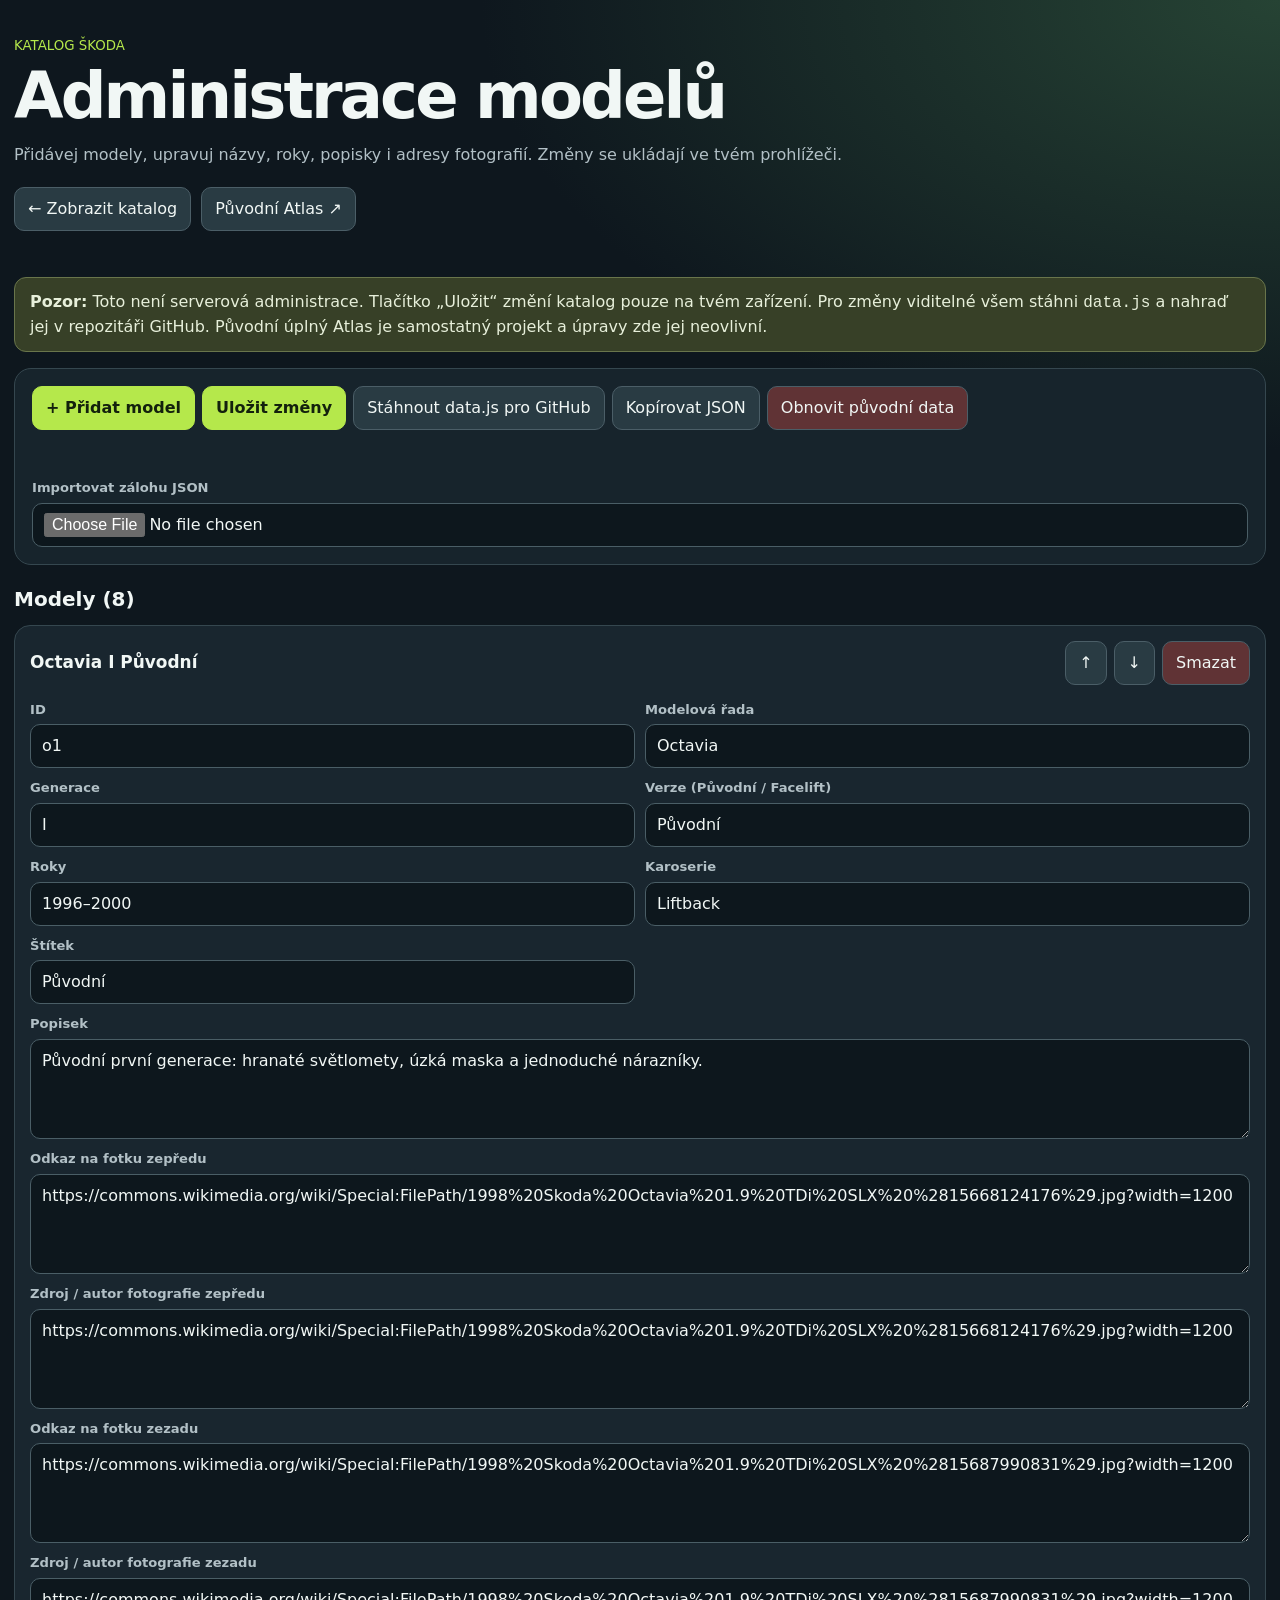
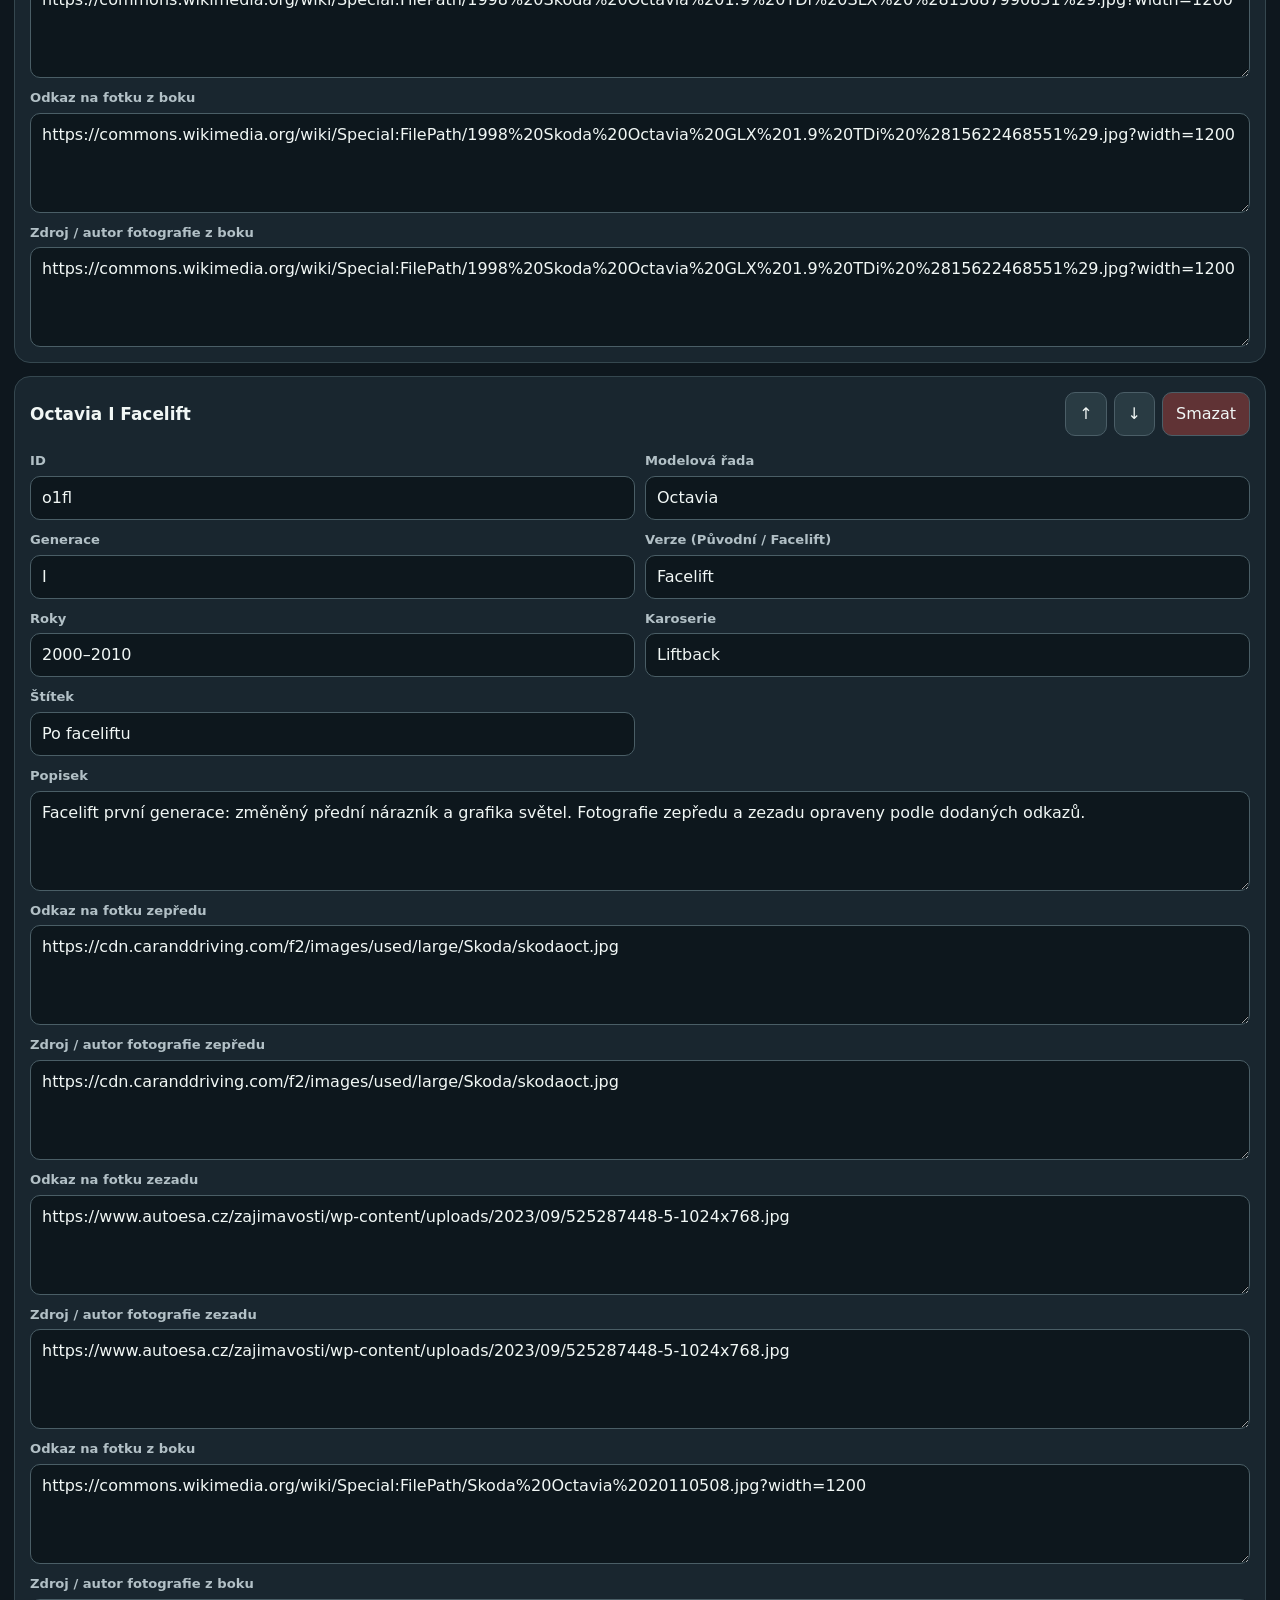
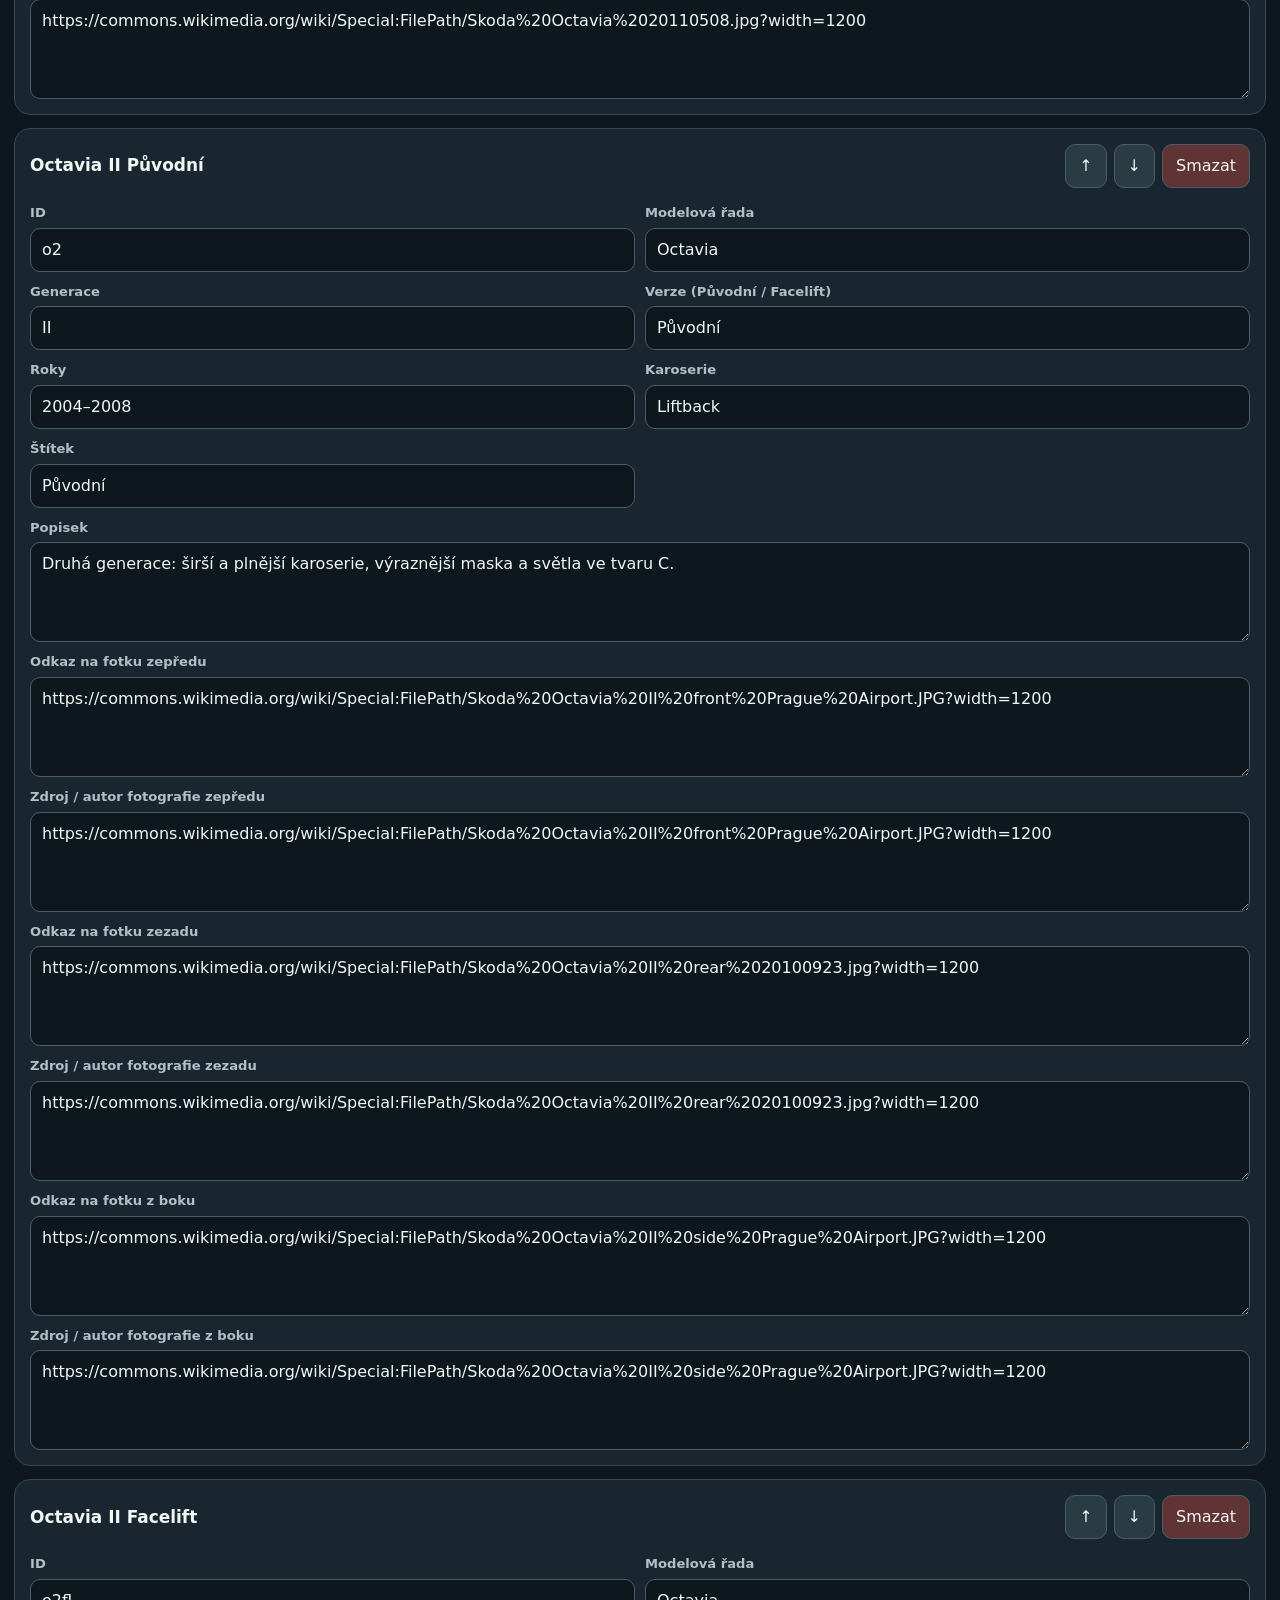
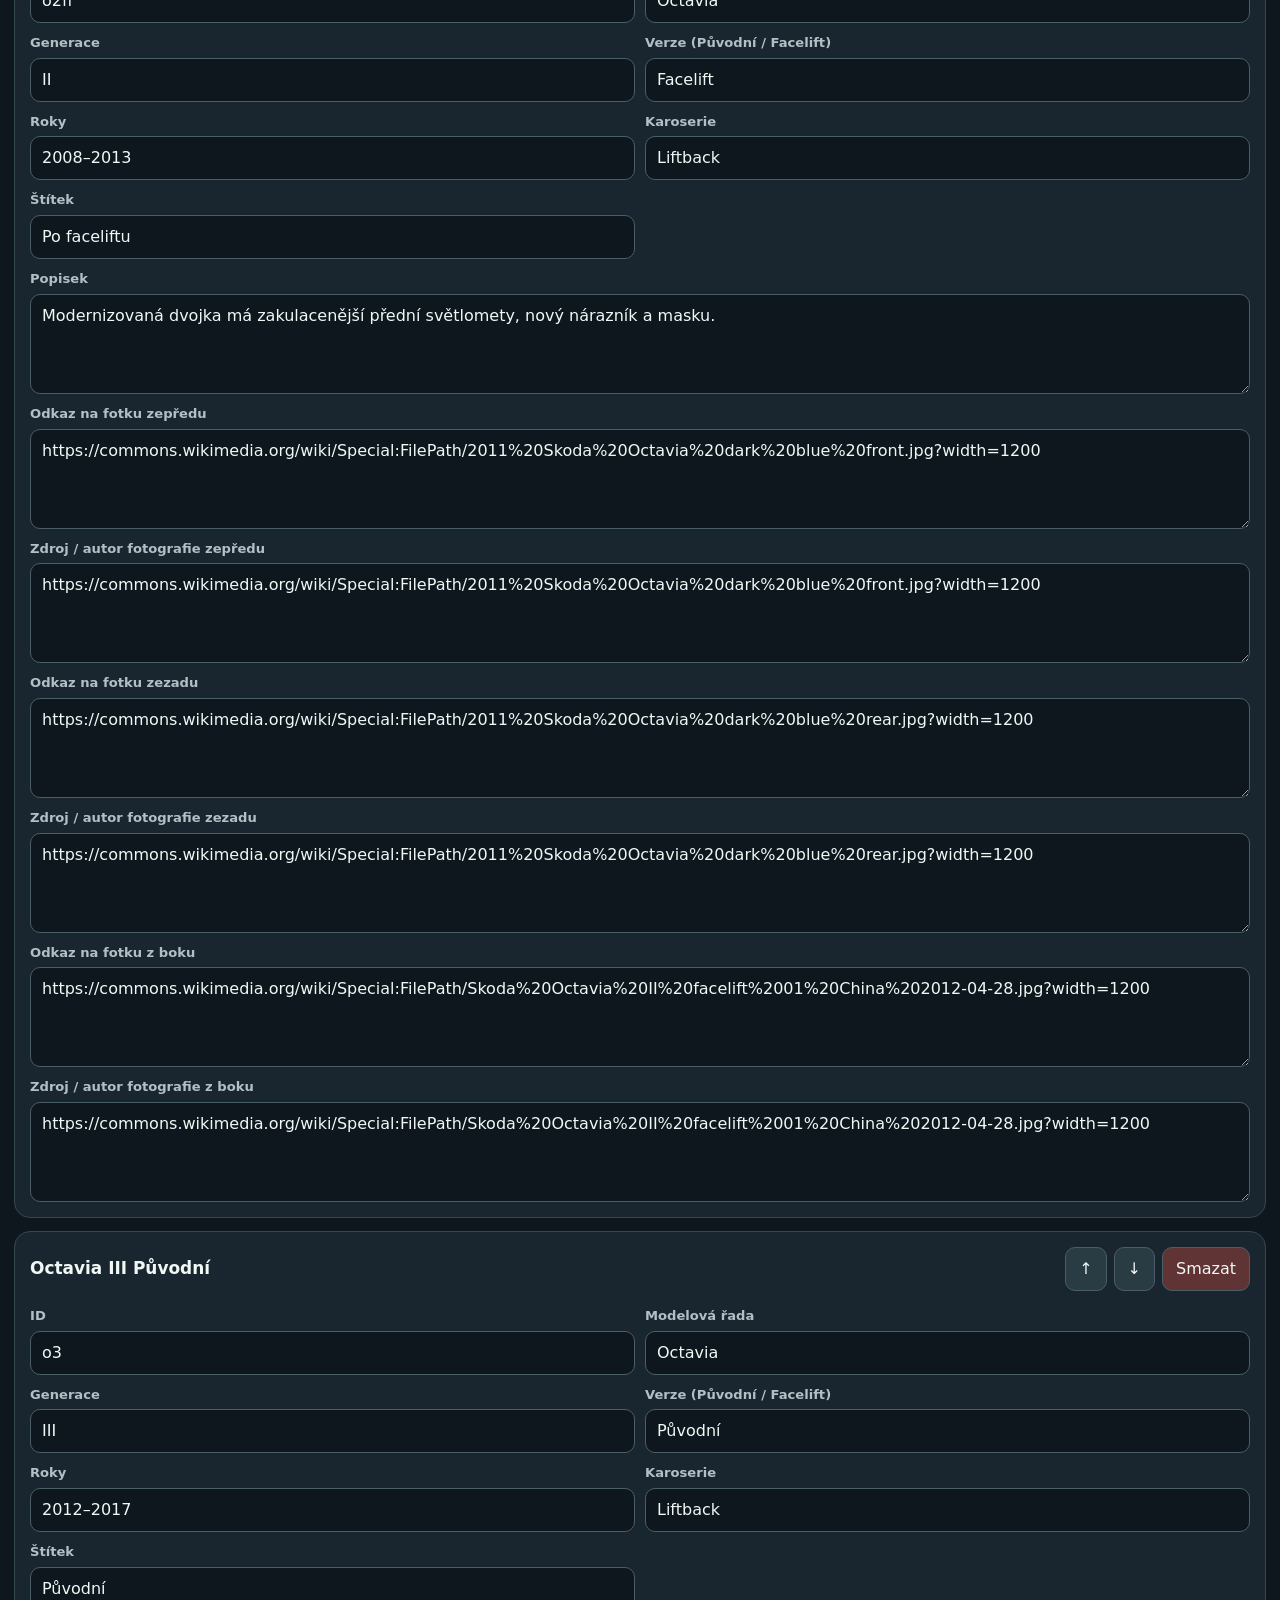
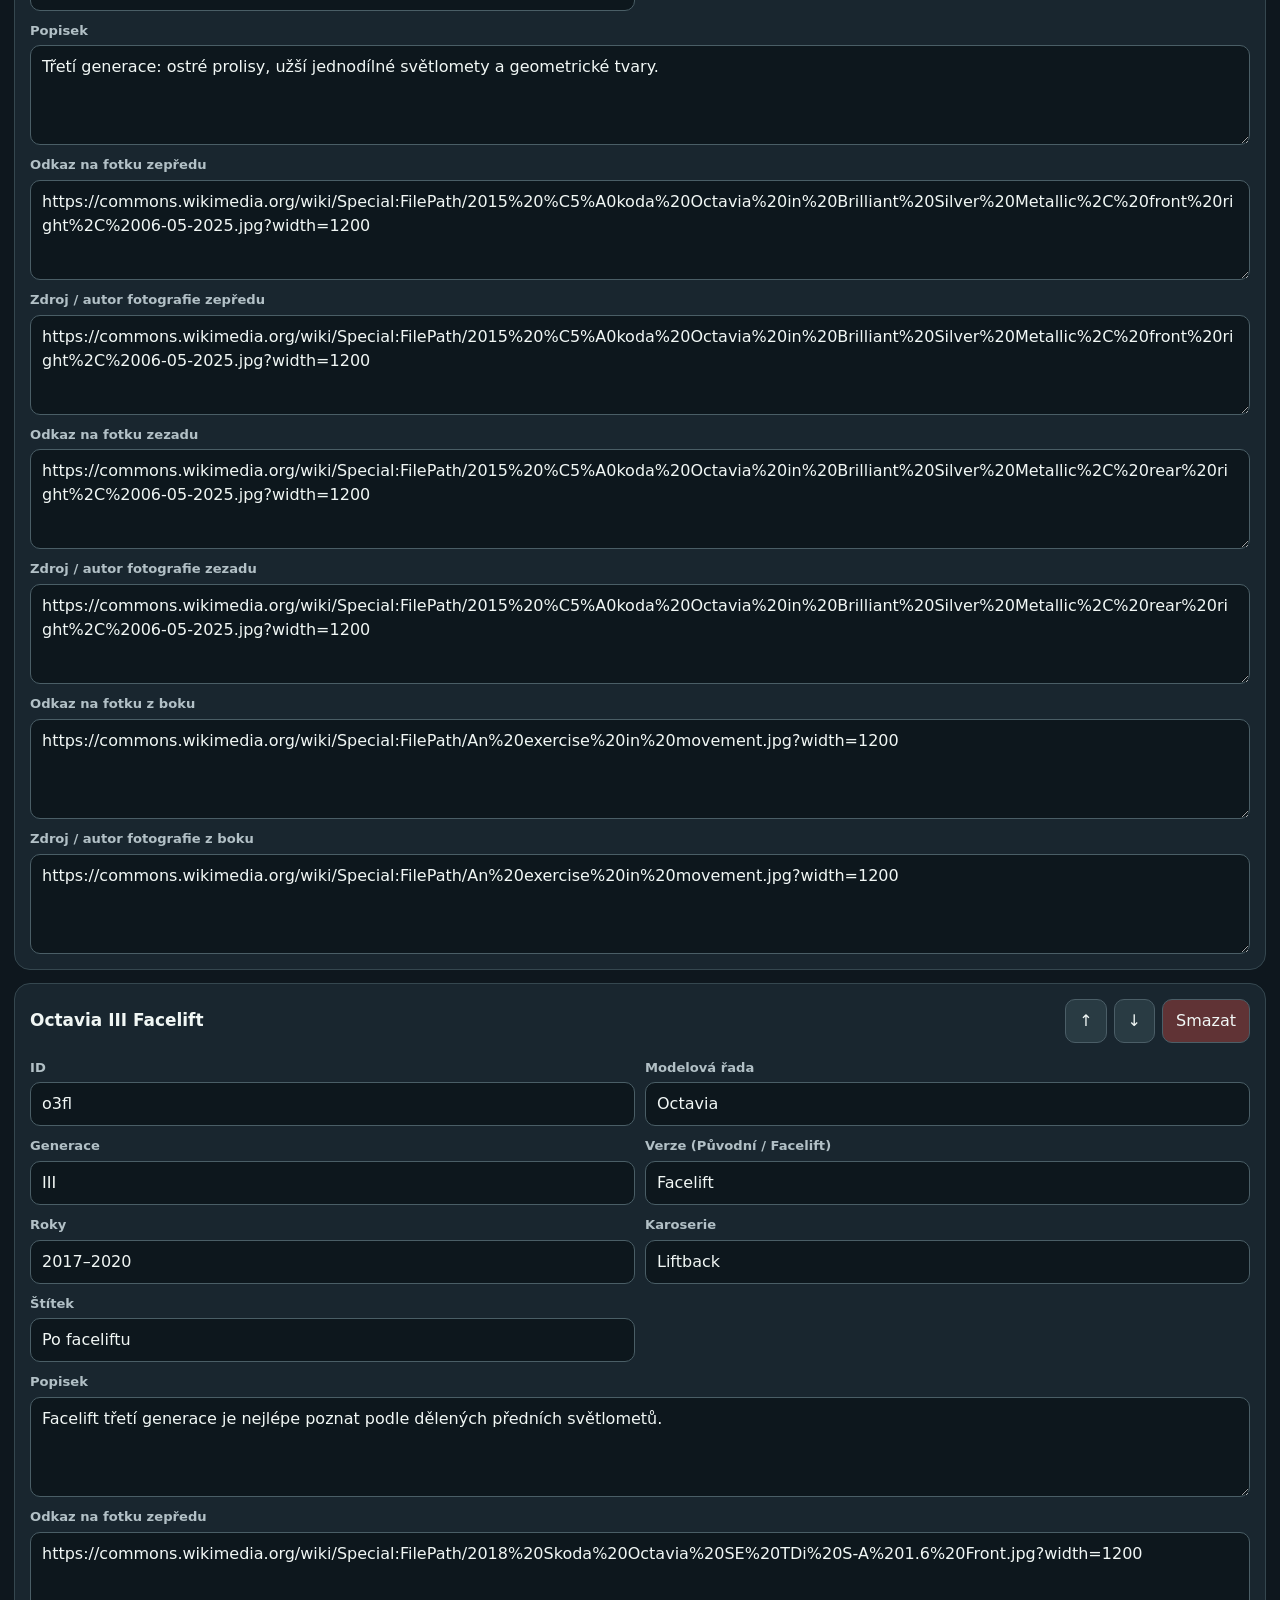
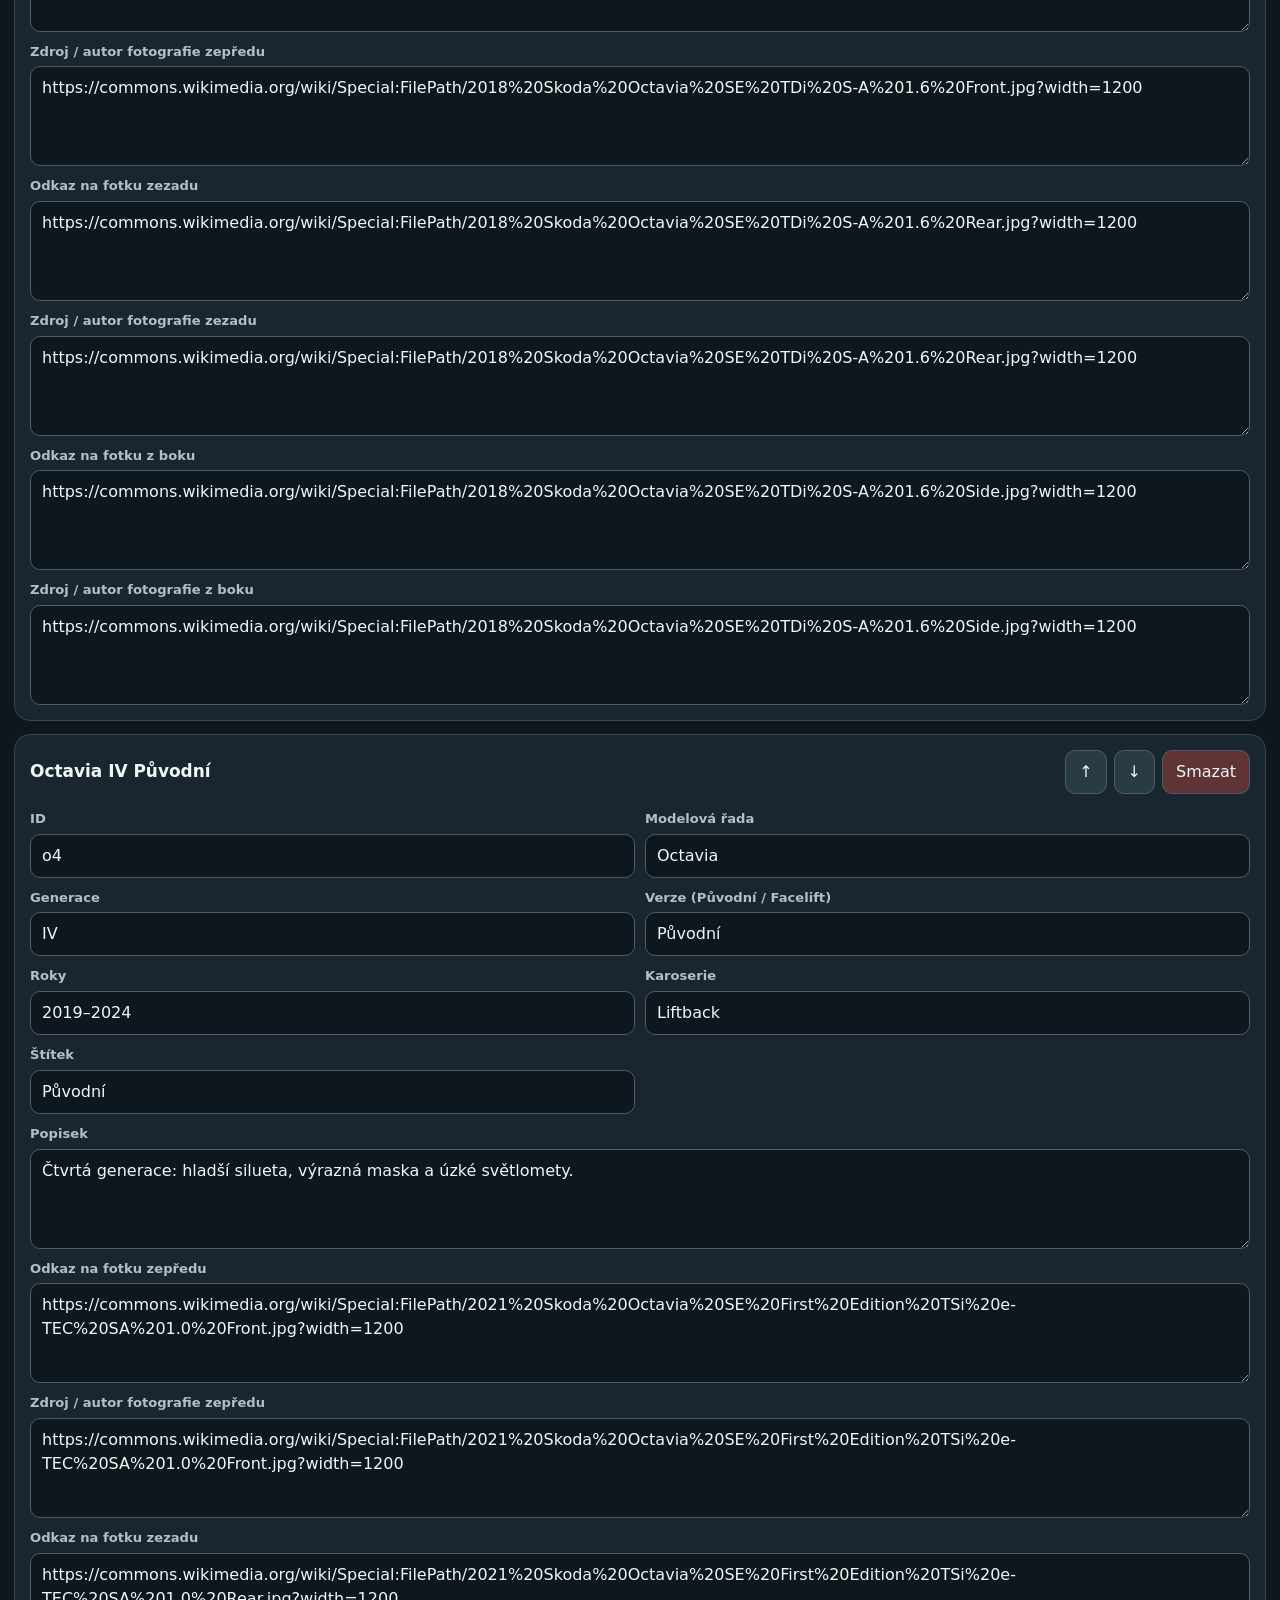
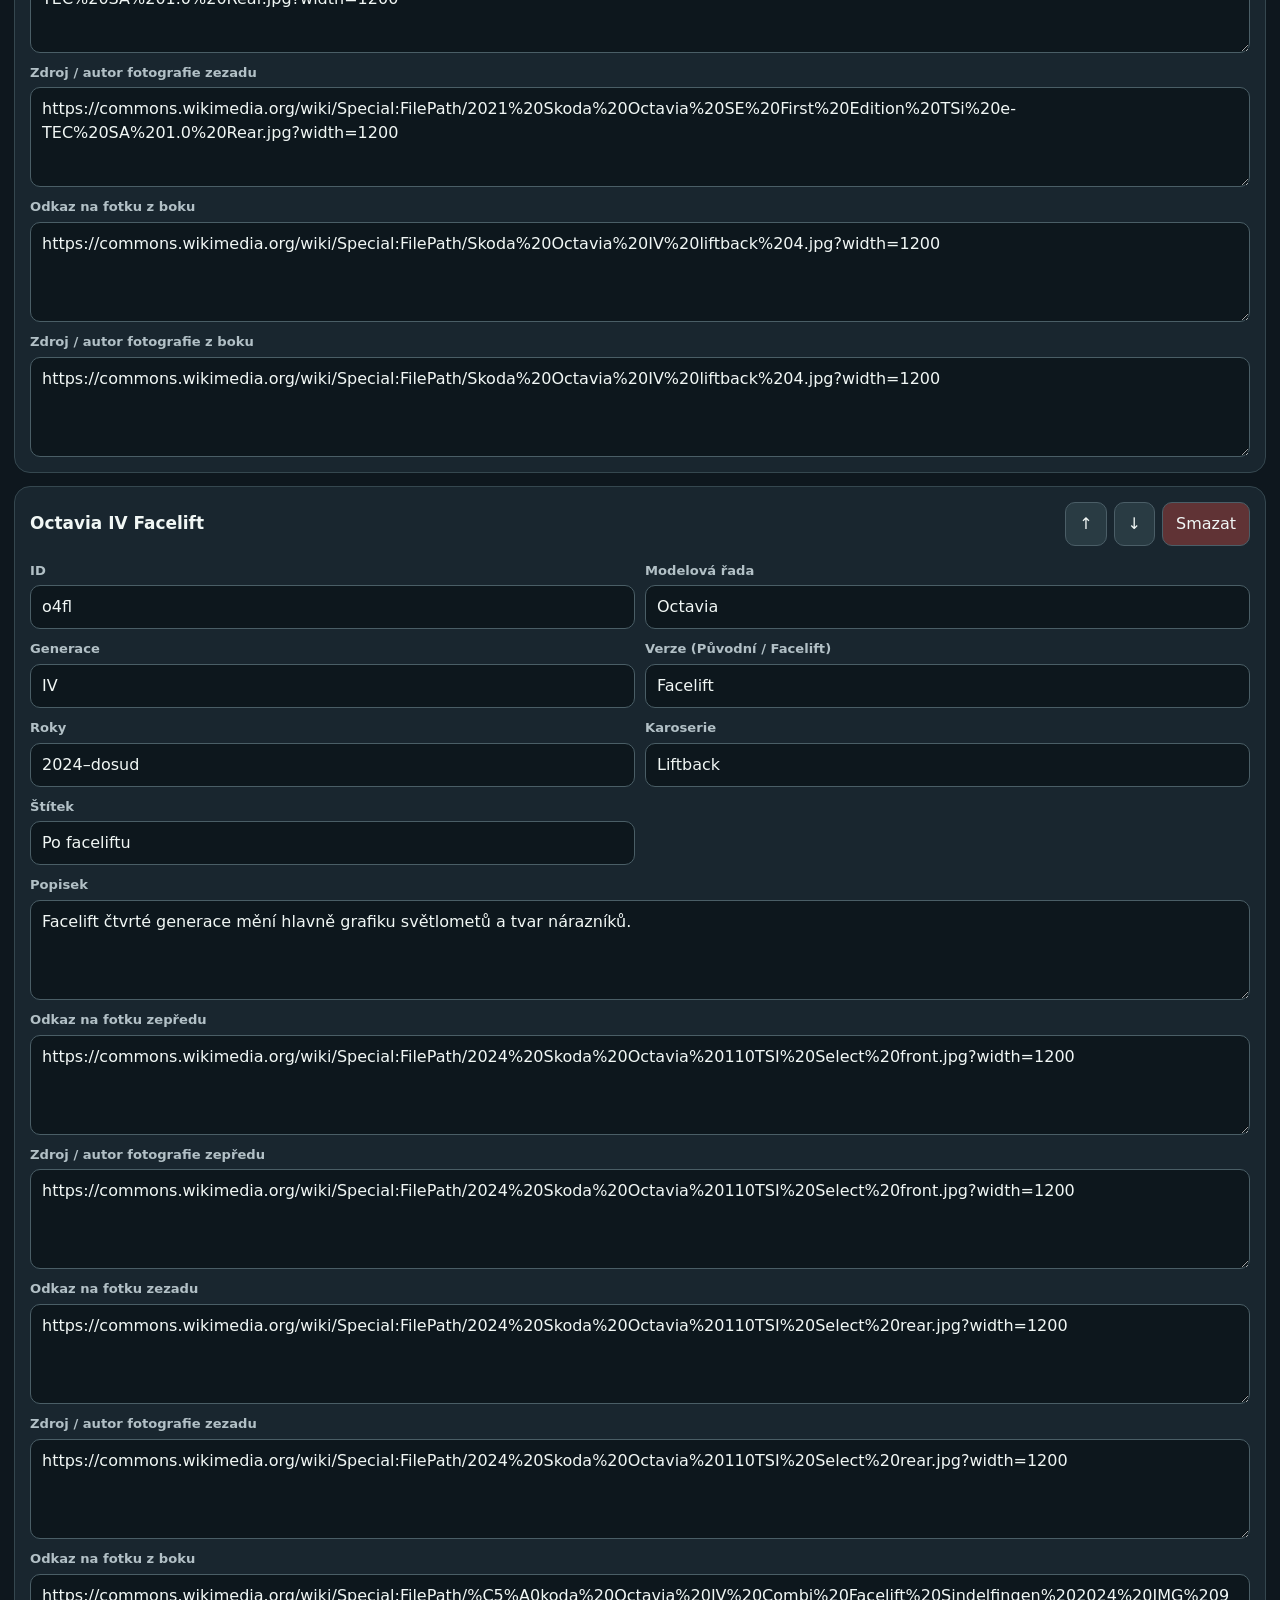
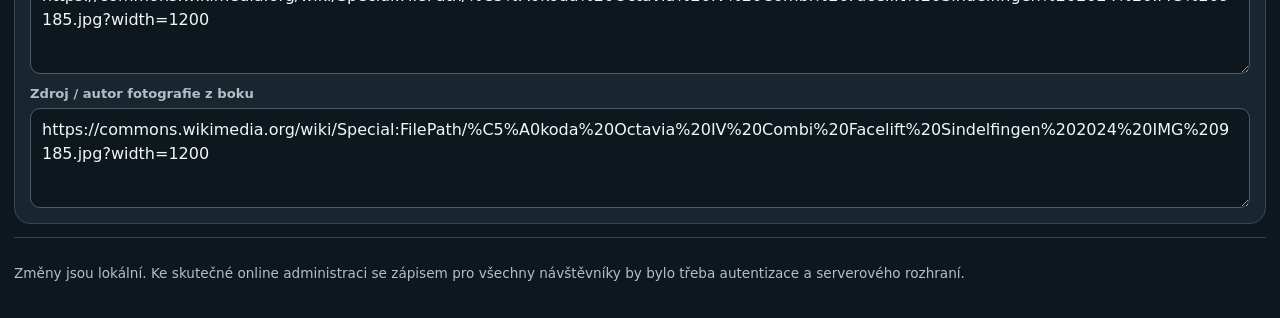
==== admin.html @ d08e315d "Nasadit spravovatelný katalog Škoda s administrací a opravenými fotografiemi Octavie I FL" ====
<!doctype html>
<html lang="cs"><head><meta charset="utf-8"><meta name="viewport" content="width=device-width,initial-scale=1"><meta name="theme-color" content="#0e171e"><title>Admin – katalog Škoda</title><link rel="stylesheet" href="styles.css"></head>
<body><header class="container"><small style="color:#b5e84b">KATALOG ŠKODA</small><h1>Administrace modelů</h1><p class="subtitle">Přidávej modely, upravuj názvy, roky, popisky i adresy fotografií. Změny se ukládají ve tvém prohlížeči.</p><nav class="toplinks"><a class="button" href="index.html">← Zobrazit katalog</a><a class="button" href="https://skoda-atlas-bernard.cozyfig132.chatgpt.site" target="_blank" rel="noopener">Původní Atlas ↗</a></nav></header>
<main class="container"><p class="editor-hint"><strong>Pozor:</strong> Toto není serverová administrace. Tlačítko „Uložit“ změní katalog pouze na tvém zařízení. Pro změny viditelné všem stáhni <code>data.js</code> a nahraď jej v repozitáři GitHub. Původní úplný Atlas je samostatný projekt a úpravy zde jej neovlivní.</p><section class="panel"><div class="buttons"><button class="primary" id="add">+ Přidat model</button><button class="primary" id="save">Uložit změny</button><button id="download">Stáhnout data.js pro GitHub</button><button id="copy">Kopírovat JSON</button><button id="reset" class="danger">Obnovit původní data</button></div><p id="status" class="status" role="status"></p><div class="filters"><label class="field"><span>Importovat zálohu JSON</span><input type="file" id="importfile" accept=".json,application/json"></label></div></section><h2>Modely (<span id="admin-count"></span>)</h2><div id="admin-list"></div></main><footer class="container">Změny jsou lokální. Ke skutečné online administraci se zápisem pro všechny návštěvníky by bylo třeba autentizace a serverového rozhraní.</footer><script src="data.js"></script><script src="app.js"></script></body></html>
---- styles.css ----
:root{color-scheme:dark;--bg:#0e171e;--panel:#19262f;--line:#35474f;--text:#f1f7f5;--muted:#b2c0c6;--accent:#b5e84b}*{box-sizing:border-box}body{margin:0;background:radial-gradient(800px 450px at 100% 0%,#264334,transparent),var(--bg);font:16px/1.5 system-ui,-apple-system,Segoe UI,Arial,sans-serif;color:var(--text)}.container{width:min(1450px,calc(100% - 28px));margin:auto}header{padding:33px 0 18px}h1{font-size:clamp(2rem,5vw,4rem);letter-spacing:-.045em;line-height:1.06;margin:6px 0 12px}h2{margin:.2rem 0 .7rem;font-size:1.25rem}h3{margin:0;font-size:1.06rem}p{margin:.5rem 0 1rem}a{color:#d0f184}a:hover{text-decoration:none}.muted,.subtitle{color:var(--muted)}.subtitle{max-width:870px}.toplinks{display:flex;gap:10px;flex-wrap:wrap;margin:20px 0}.button,button,select,input,textarea{font:inherit;border-radius:10px}button,.button{display:inline-block;cursor:pointer;background:#293b43;border:1px solid #4b5e67;color:var(--text);padding:9px 13px;text-decoration:none}button:hover,.button:hover{background:#384d53}.primary{background:var(--accent)!important;color:#13210d!important;border-color:var(--accent)!important;font-weight:750}.danger{background:#603335}.panel{padding:17px;background:#18252eee;border:1px solid var(--line);border-radius:17px;margin:12px 0 19px}.filters{display:flex;align-items:end;gap:12px;flex-wrap:wrap}.field{display:flex;flex-direction:column;gap:5px;flex:1 1 170px;min-width:0}.field span{font-size:.82rem;font-weight:700;color:var(--muted)}select,input,textarea{background:#0d171d;border:1px solid #4a5e66;padding:9px 11px;color:var(--text);width:100%}textarea{min-height:100px;resize:vertical}.pills{display:flex;gap:8px;flex-wrap:wrap;margin:10px 0}.pill{padding:7px 12px}.pill.active{background:var(--accent);border-color:var(--accent);color:#14210b;font-weight:800}.grid{display:grid;grid-template-columns:repeat(var(--columns,2),minmax(0,1fr));gap:16px;margin:16px 0 34px}.card{background:var(--panel);border:1px solid var(--line);padding:13px;border-radius:16px;min-width:0}.card-head{display:flex;justify-content:space-between;gap:10px;flex-wrap:wrap}.tag{color:#d1edab;background:#2b413a;padding:4px 10px;border-radius:30px;font-size:.76rem;align-self:start}.photos{display:grid;grid-template-columns:repeat(var(--photos,1),minmax(0,1fr));gap:8px;margin:12px 0}.photo{min-width:0;margin:0;border:1px solid #3b5058;background:#0b1419;border-radius:10px;overflow:hidden}.photo img{width:100%;height:clamp(160px,23vw,330px);object-fit:contain;display:block;background:#273137;cursor:zoom-in}.photos.multi .photo img{height:clamp(125px,12vw,210px)}figcaption{font-size:.78rem;padding:8px;color:#d6e1e4;display:flex;justify-content:space-between;gap:7px;flex-wrap:wrap}details{background:#26353e;border:1px solid #3d4d55;border-radius:9px;padding:9px 11px}summary{font-weight:720;cursor:pointer}details p{color:#ccdadb;font-size:.9rem}.note{color:var(--muted);font-size:.84rem}.admin-record{padding:15px;border:1px solid var(--line);background:var(--panel);border-radius:16px;margin-bottom:13px}.admin-header{display:flex;justify-content:space-between;gap:10px;flex-wrap:wrap;align-items:center;margin:0 0 15px}.admin-grid{display:grid;grid-template-columns:repeat(2,minmax(0,1fr));gap:10px}.wide{grid-column:1/-1}.buttons{display:flex;gap:7px;flex-wrap:wrap}.editor-hint{background:#374027;border:1px solid #69754b;padding:12px 15px;border-radius:12px;color:#e7efda}.status{min-height:1.5em;color:#d1ef9d}.empty{text-align:center;padding:30px;color:var(--muted)}footer{border-top:1px solid var(--line);padding:25px 0 35px;color:var(--muted);font-size:.85rem}dialog{width:min(1100px,calc(100% - 20px));background:#17252b;color:var(--text);border:1px solid var(--line);border-radius:15px;padding:15px}dialog::backdrop{background:#000d}dialog img{display:block;max-height:78vh;max-width:100%;margin:auto}dialog .buttons{justify-content:space-between;padding:10px 0}@media(max-width:960px){.grid{grid-template-columns:repeat(min(var(--columns,2),2),minmax(0,1fr))}.photos.multi{grid-template-columns:1fr!important}.photos.multi .photo img{height:210px}}@media(max-width:620px){.grid,.admin-grid{grid-template-columns:1fr}.photos.multi .photo img,.photo img{height:220px}.wide{grid-column:auto}}
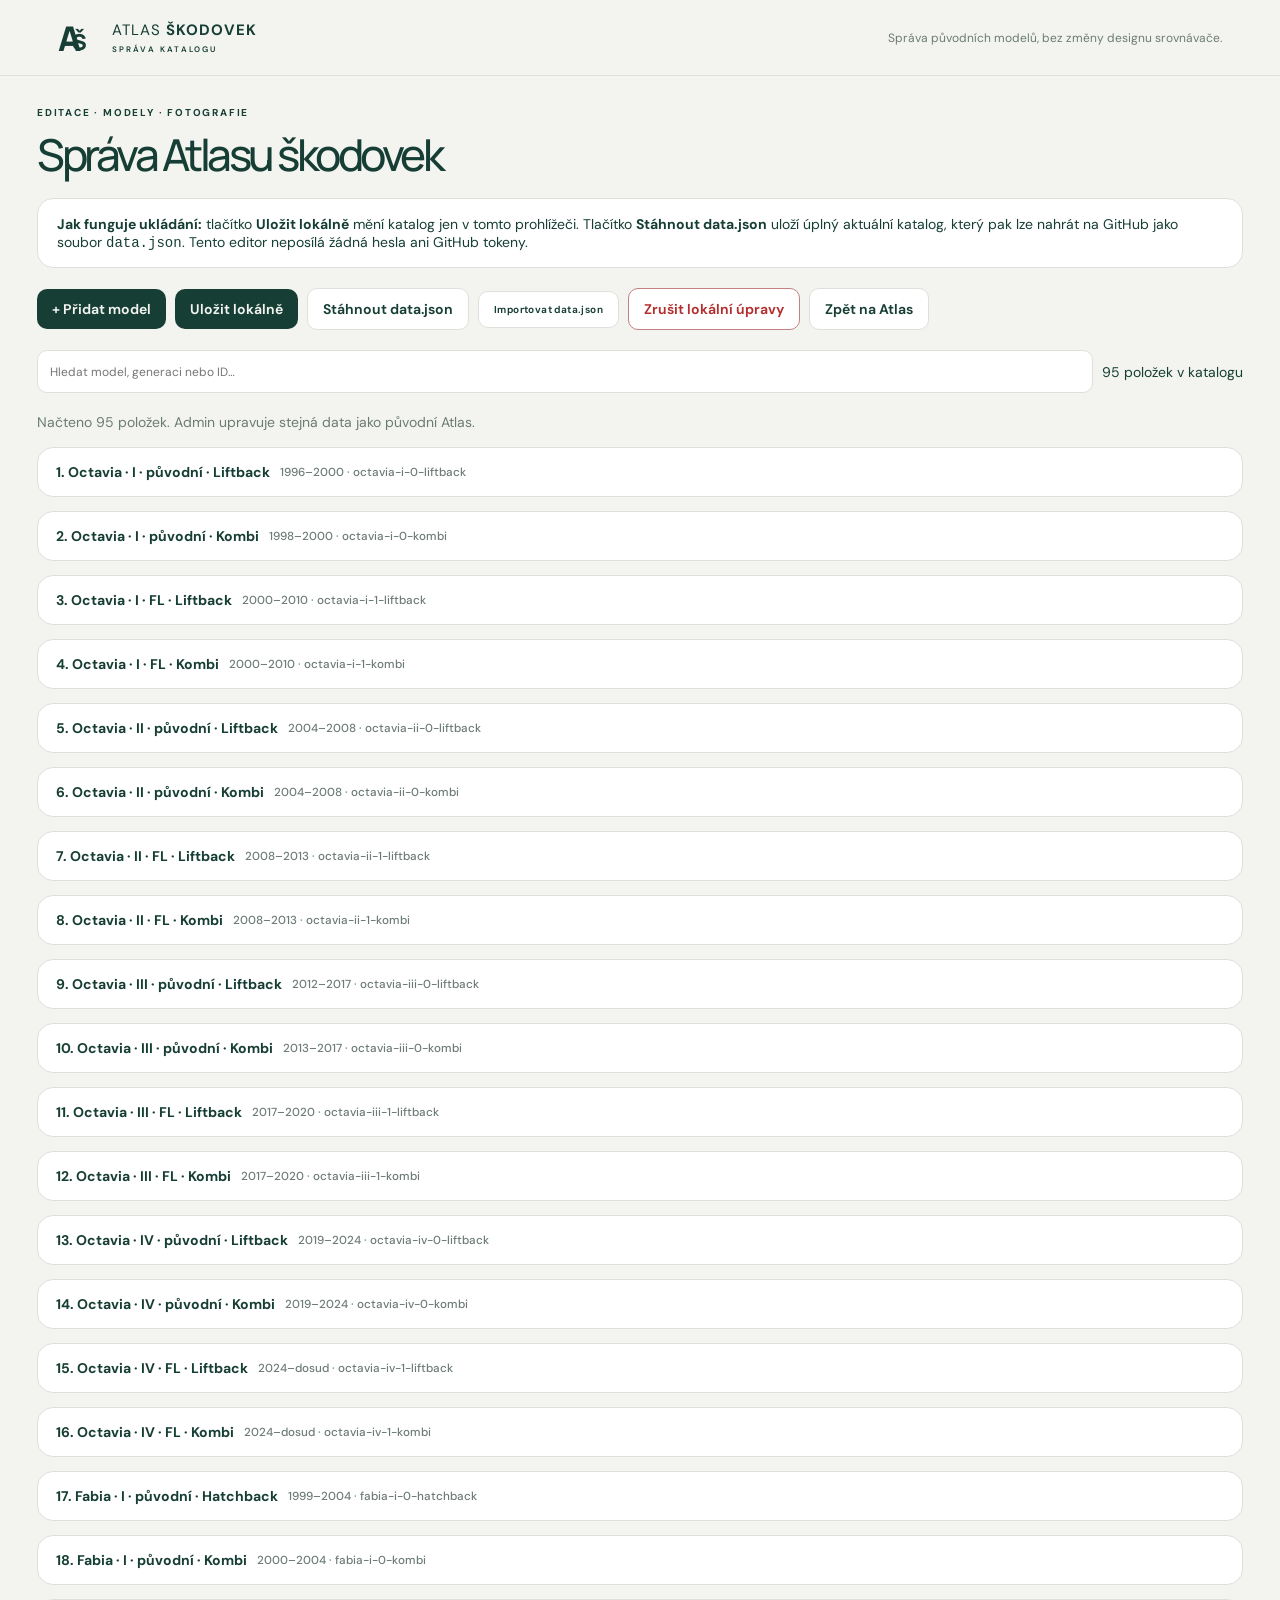
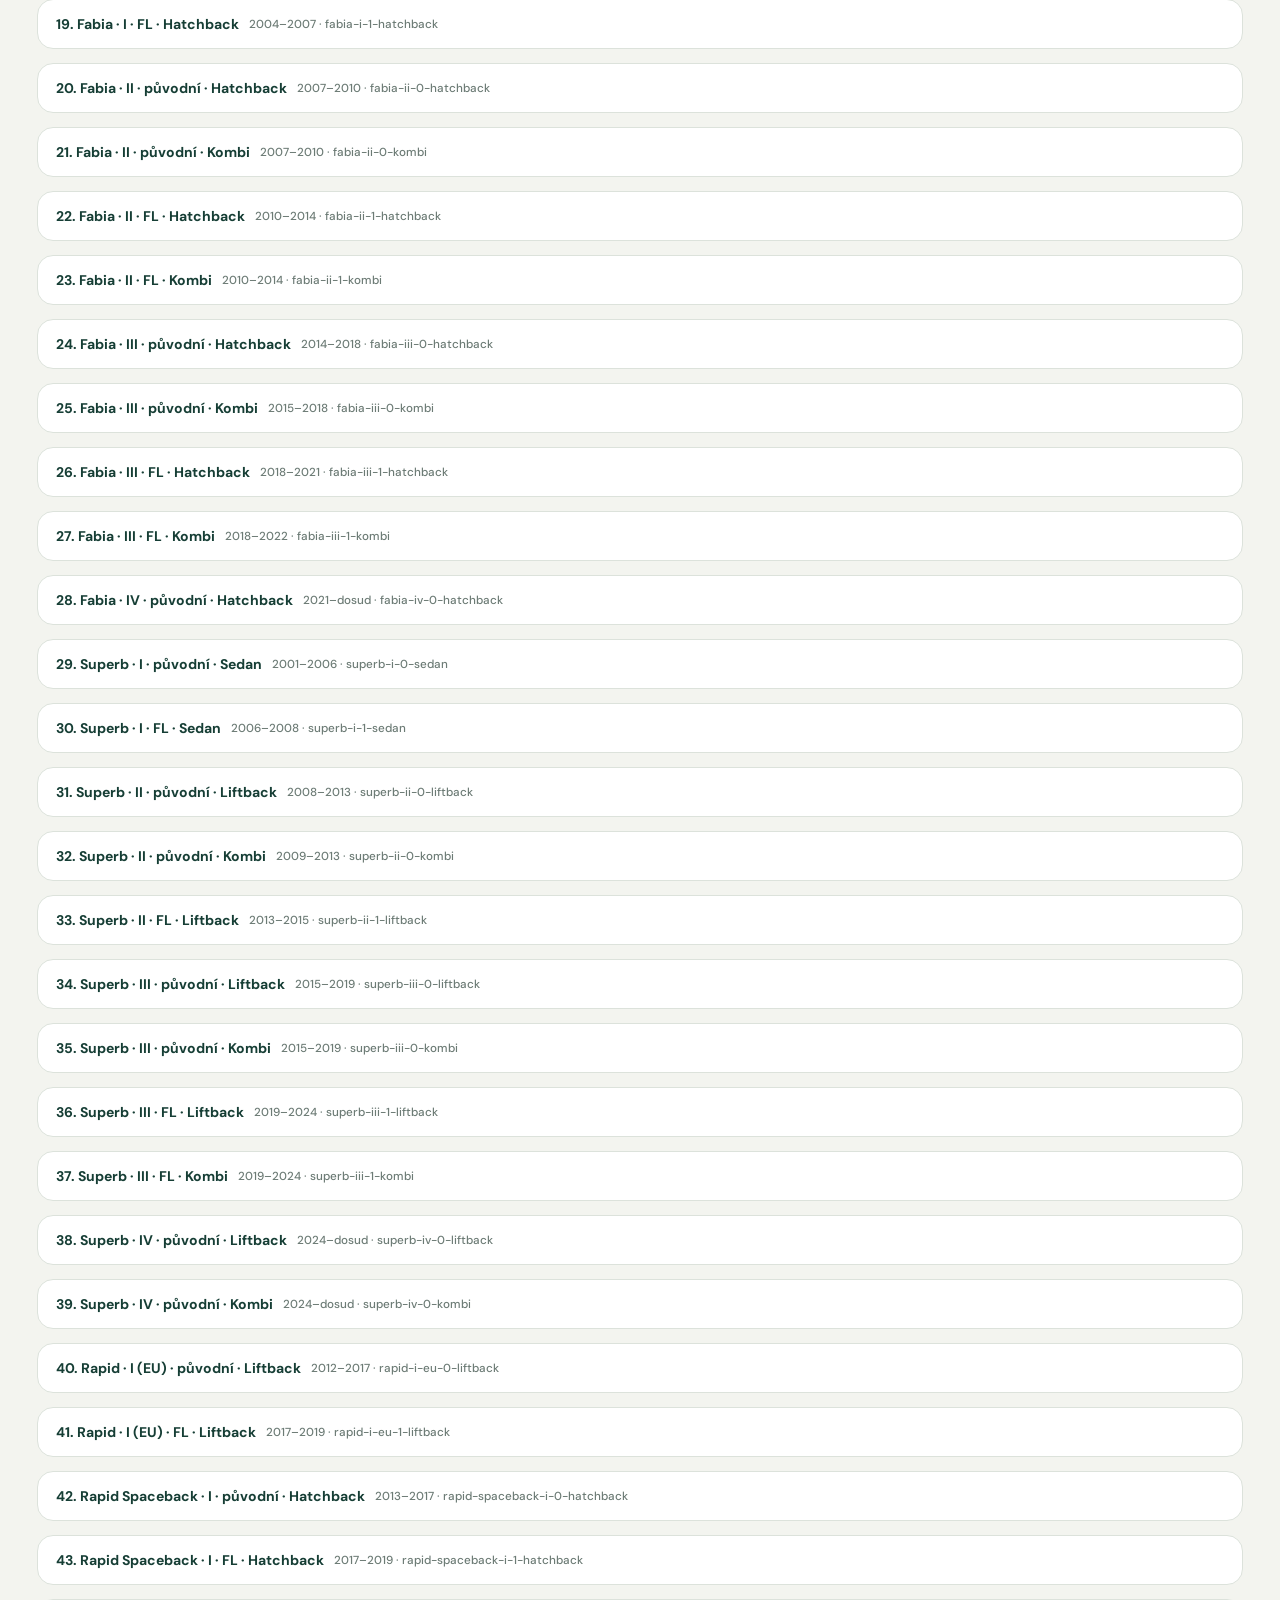
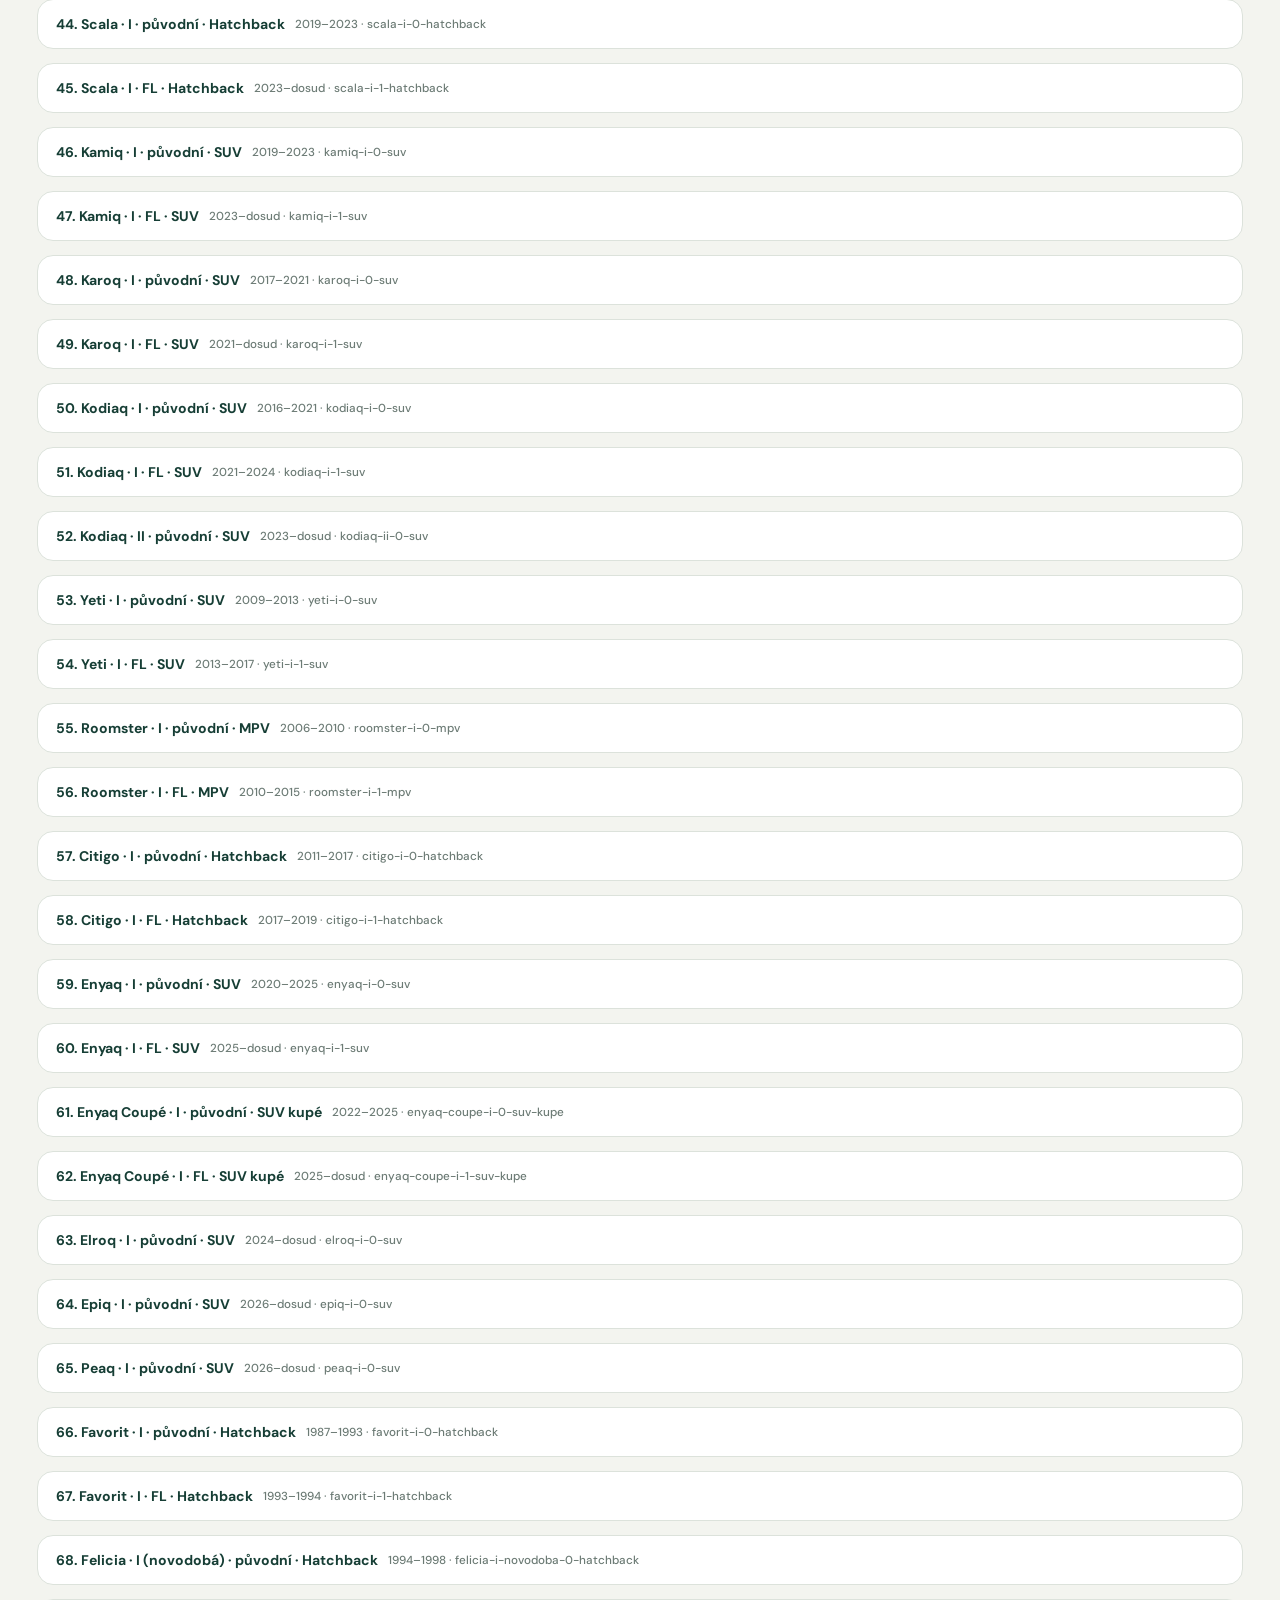
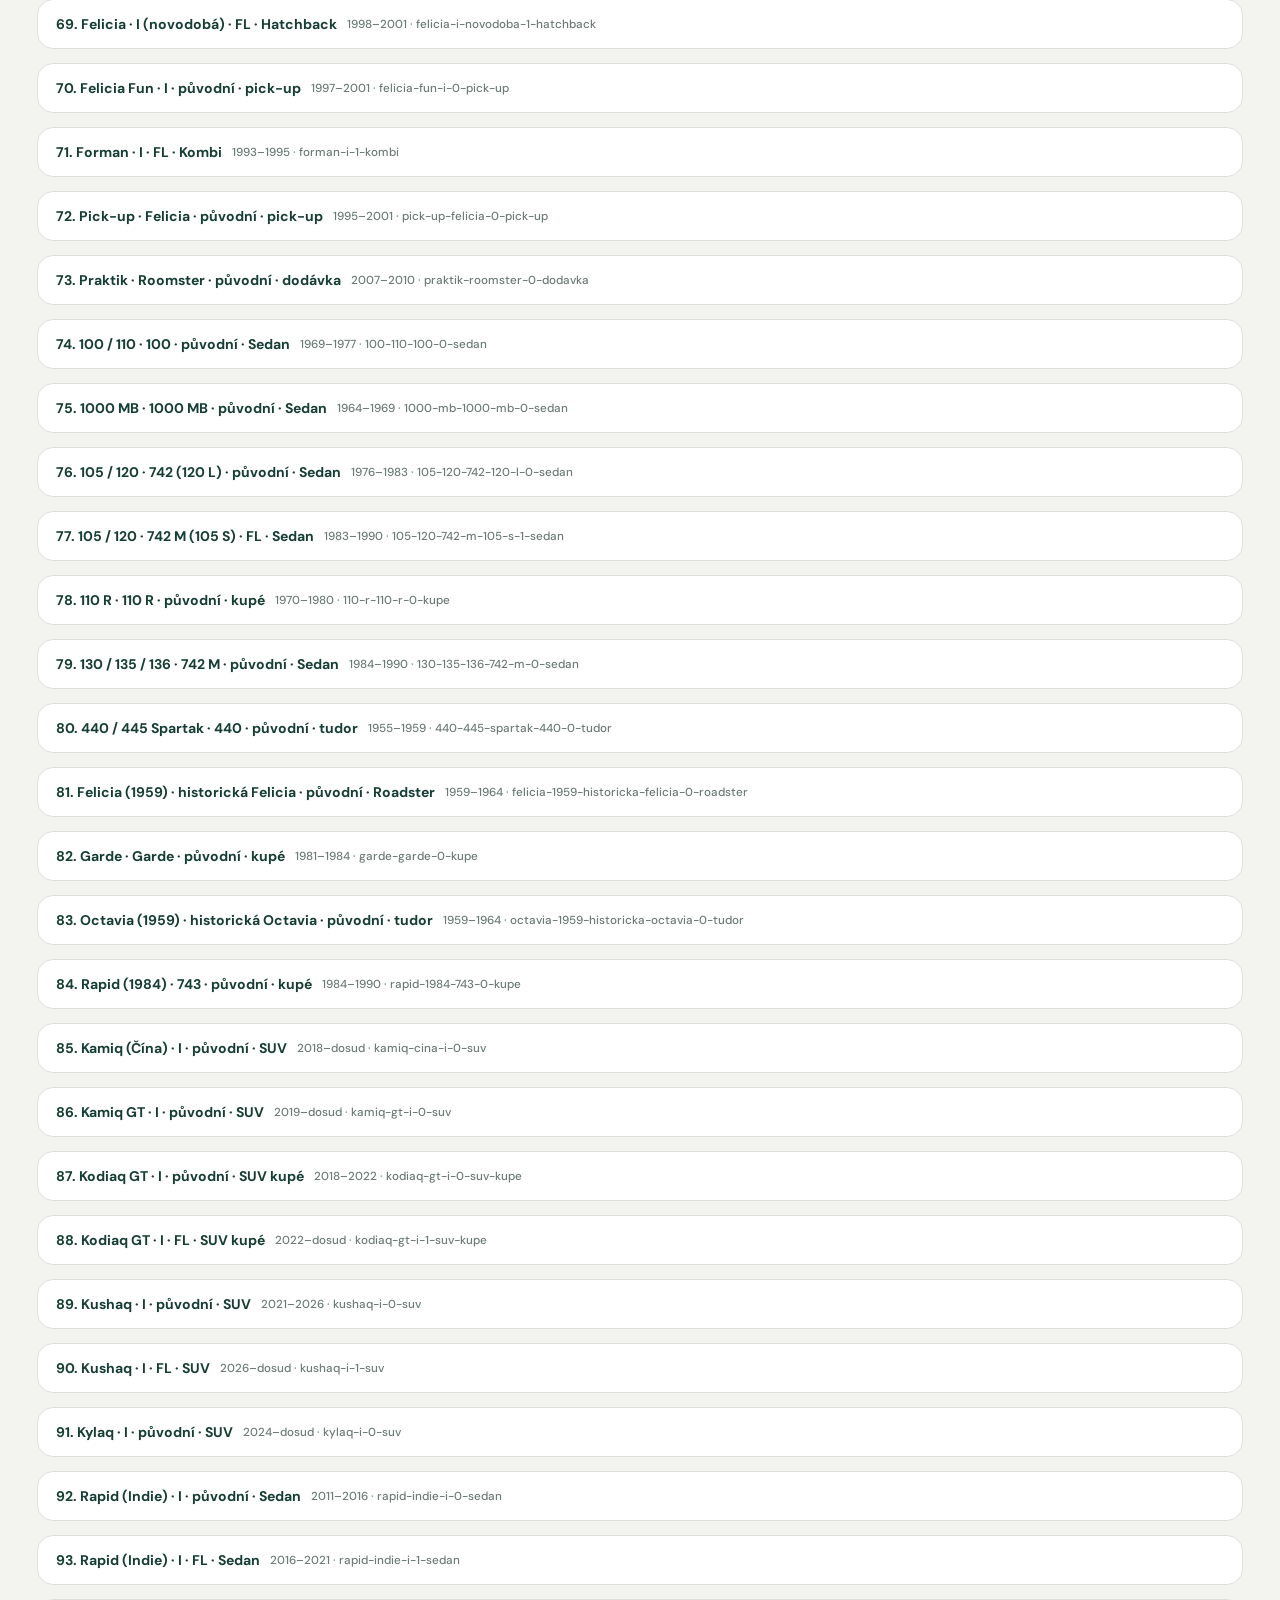
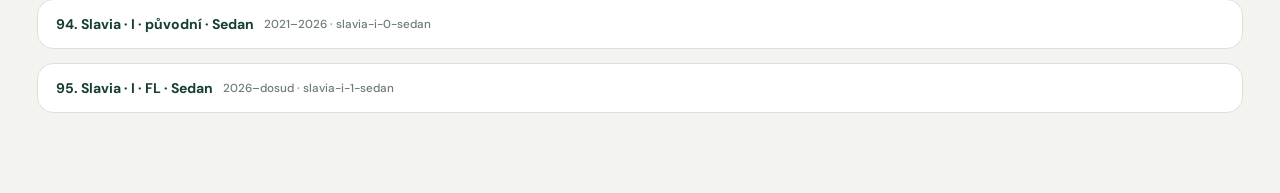
==== commit cd8c6cae: "Obnovit kompletní Atlas škodovek, přidat administraci a opravit Octavii I FL" ====
--- a/admin.html
+++ b/admin.html
@@ -1,4 +1,9 @@
-<!doctype html>
-<html lang="cs"><head><meta charset="utf-8"><meta name="viewport" content="width=device-width,initial-scale=1"><meta name="theme-color" content="#0e171e"><title>Admin – katalog Škoda</title><link rel="stylesheet" href="styles.css"></head>
-<body><header class="container"><small style="color:#b5e84b">KATALOG ŠKODA</small><h1>Administrace modelů</h1><p class="subtitle">Přidávej modely, upravuj názvy, roky, popisky i adresy fotografií. Změny se ukládají ve tvém prohlížeči.</p><nav class="toplinks"><a class="button" href="index.html">← Zobrazit katalog</a><a class="button" href="https://skoda-atlas-bernard.cozyfig132.chatgpt.site" target="_blank" rel="noopener">Původní Atlas ↗</a></nav></header>
-<main class="container"><p class="editor-hint"><strong>Pozor:</strong> Toto není serverová administrace. Tlačítko „Uložit“ změní katalog pouze na tvém zařízení. Pro změny viditelné všem stáhni <code>data.js</code> a nahraď jej v repozitáři GitHub. Původní úplný Atlas je samostatný projekt a úpravy zde jej neovlivní.</p><section class="panel"><div class="buttons"><button class="primary" id="add">+ Přidat model</button><button class="primary" id="save">Uložit změny</button><button id="download">Stáhnout data.js pro GitHub</button><button id="copy">Kopírovat JSON</button><button id="reset" class="danger">Obnovit původní data</button></div><p id="status" class="status" role="status"></p><div class="filters"><label class="field"><span>Importovat zálohu JSON</span><input type="file" id="importfile" accept=".json,application/json"></label></div></section><h2>Modely (<span id="admin-count"></span>)</h2><div id="admin-list"></div></main><footer class="container">Změny jsou lokální. Ke skutečné online administraci se zápisem pro všechny návštěvníky by bylo třeba autentizace a serverového rozhraní.</footer><script src="data.js"></script><script src="app.js"></script></body></html>+<!doctype html><html lang="cs"><head><meta charset="utf-8"><meta name="viewport" content="width=device-width,initial-scale=1"><meta name="theme-color" content="#163e35"><title>Správa Atlasu škodovek</title><link rel="stylesheet" href="style.css"><style>
+.admin{max-width:1250px;margin:30px auto 80px;padding:0 22px}.admin h1{font-size:clamp(25px,4vw,44px);margin:12px 0}.admin p{line-height:1.6}.admin-note{background:var(--panel);padding:16px 19px;border:1px solid var(--line);border-radius:16px;color:var(--ink);margin:20px 0}.admin-toolbar{display:flex;gap:9px;flex-wrap:wrap;align-items:center;margin:20px 0}.admin-btn{padding:11px 15px;border-radius:10px;background:var(--ink);color:var(--bg);font-weight:650}.admin-btn.secondary{background:var(--panel);border:1px solid var(--line);color:var(--ink)}.admin-btn.danger{color:#b32e2e;background:var(--panel);border:1px solid #c38181}.admin-btn:disabled{opacity:.45;cursor:not-allowed}.admin-list{display:grid;gap:14px}.admin-card{border:1px solid var(--line);border-radius:16px;background:var(--panel);padding:15px 18px}.admin-card summary{display:flex;align-items:center;gap:10px;flex-wrap:wrap;cursor:pointer;list-style:none;font-weight:750}.admin-card summary::-webkit-details-marker{display:none}.admin-card summary small{font-weight:500;color:var(--muted)}.admin-fields{display:grid;grid-template-columns:repeat(3,minmax(0,1fr));gap:12px;margin:17px 0}.admin-fields label{font-size:12px;color:var(--muted);font-weight:650}.admin-fields input,.admin-fields textarea,.admin-fields select{display:block;width:100%;margin-top:5px;padding:10px;background:var(--bg);color:var(--ink);border:1px solid var(--line);border-radius:8px}.admin-fields textarea{min-height:95px;resize:vertical}.admin-fields label.wide{grid-column:1/-1}.admin-fields label.photo-fields{grid-column:1/-1;font-size:14px;color:var(--ink);padding-top:9px;border-top:1px solid var(--line)}.admin-small-actions{display:flex;flex-wrap:wrap;gap:8px}.admin-status{color:var(--muted);margin:10px 0;min-height:24px}.admin-search{min-width:250px;flex:1;padding:12px;border:1px solid var(--line);border-radius:10px;background:var(--panel);color:var(--ink)}@media(max-width:780px){.admin-fields{grid-template-columns:1fr}.admin{padding:0 12px}}
+</style></head><body>
+<header><a class="brand" href="./"><span class="brand-mark">A<span>Š</span></span><span>ATLAS <strong>ŠKODOVEK</strong><small>SPRÁVA KATALOGU</small></span></a><span class="header-note">Správa původních modelů, bez změny designu srovnávače.</span></header>
+<main class="admin"><div class="eyebrow">EDITACE · MODELY · FOTOGRAFIE</div><h1>Správa Atlasu škodovek</h1>
+<div class="admin-note"><b>Jak funguje ukládání:</b> tlačítko <b>Uložit lokálně</b> mění katalog jen v tomto prohlížeči. Tlačítko <b>Stáhnout data.json</b> uloží úplný aktuální katalog, který pak lze nahrát na GitHub jako soubor <code>data.json</code>. Tento editor neposílá žádná hesla ani GitHub tokeny.</div>
+<div class="admin-toolbar"><button id="add" class="admin-btn">+ Přidat model</button><button id="save" class="admin-btn">Uložit lokálně</button><button id="download" class="admin-btn secondary">Stáhnout data.json</button><label class="admin-btn secondary" style="cursor:pointer">Importovat data.json <input type="file" id="file" accept=".json,application/json" hidden></label><button id="reset" class="admin-btn danger">Zrušit lokální úpravy</button><a href="./" class="admin-btn secondary" style="text-decoration:none">Zpět na Atlas</a></div>
+<div class="admin-toolbar"><input id="searchAdmin" class="admin-search" placeholder="Hledat model, generaci nebo ID…"><span id="total"></span></div><div class="admin-status" id="status" role="status"></div><div id="records" class="admin-list"></div>
+</main><script src="admin.js" defer></script></body></html>
--- a/style.css
+++ b/style.css
@@ -0,0 +1,14 @@
+@import url('https://fonts.googleapis.com/css2?family=DM+Sans:wght@400;500;600;700&family=Manrope:wght@400;500;600;700;800&display=swap');
+:root{--bg:#f3f4ef;--panel:#fff;--ink:#163e35;--muted:#6c7b75;--line:#dce2db;--green:#c3f69b;--photo:#eef0ed;--radius:16px;color-scheme:light}*{box-sizing:border-box}body{margin:0;background:var(--bg);color:var(--ink);font:14px 'DM Sans',sans-serif}body.dark{--bg:#13241f;--panel:#1d332b;--ink:#e5f2e6;--muted:#b2c4b8;--line:#3b5246;--photo:#13241f;color-scheme:dark}button,input,select{font:inherit}button,a,summary,select{touch-action:manipulation}button{cursor:pointer}button:focus-visible,a:focus-visible,select:focus-visible,input:focus-visible,summary:focus-visible{outline:3px solid #6cbf79;outline-offset:3px}button{border:0}header{height:94px;display:flex;align-items:center;gap:24px;border-bottom:1px solid var(--line);padding:0 4.5vw;max-width:1800px;margin:auto}.brand{text-decoration:none;color:var(--ink);display:flex;align-items:center;gap:13px;font-size:15px;letter-spacing:1px;line-height:1.4}.brand small{display:block;font-size:8px;letter-spacing:2.2px;font-weight:600;margin-top:3px}.brand-mark{font-family:Manrope,sans-serif;display:inline-flex;position:relative;font-size:34px;line-height:1;width:41px;letter-spacing:-9px;align-items:center;font-weight:800}.brand-mark span{font-size:22px;padding-top:8px}.header-note{margin-left:auto;color:var(--muted);font-size:12px}.icon{border:1px solid var(--line);background:transparent;color:var(--ink);width:38px;height:38px;border-radius:50%;font-size:23px;display:inline-grid;place-items:center;flex:none}main{max-width:1800px;margin:auto;padding:0 4.5vw}.intro{padding:57px 0 44px;display:flex;align-items:center;justify-content:space-between;gap:30px}.eyebrow{font-size:10px;font-weight:700;letter-spacing:1.8px;display:flex;align-items:center;gap:7px}.eyebrow i{width:6px;height:6px;background:#65a458;border-radius:50%}h1{font-family:Manrope,sans-serif;font-size:clamp(42px,4.4vw,70px);line-height:1.07;letter-spacing:-3.5px;font-weight:500;margin:22px 0 19px}h1 em{font-style:normal;font-weight:800}.intro p{font-size:14px;color:var(--muted);line-height:1.7;margin:0}.intro-right{padding-right:35px;display:flex;gap:40px;align-items:center}.outline-car{display:block;width:clamp(160px,20vw,300px);opacity:.55}.outline-car svg{stroke:var(--ink);stroke-width:1.3}.intro-right>div{display:grid;grid-template-columns:auto auto;gap:8px 12px;align-items:center}.intro-right b{font-family:Manrope,sans-serif;font-size:25px;font-weight:600}.intro-right span:not(.outline-car){font-size:11px;color:var(--muted);max-width:80px}.picker{background:var(--panel);border:1px solid var(--line);padding:24px 26px 0;border-radius:var(--radius)}.picker-heading{display:flex;align-items:center;gap:12px;margin-bottom:22px}h2{font-family:Manrope,sans-serif;font-size:22px;letter-spacing:-.8px;margin:0;font-weight:700}.picker h2{font-size:17px;letter-spacing:-.3px}.section-number{font:10px Manrope,sans-serif;border:1px solid var(--line);border-radius:50%;padding:6px}.subtle{color:var(--muted);font-size:12px}.picker-heading .subtle{margin-left:auto}.select-row{display:grid;grid-template-columns:1.05fr .8fr 1fr 1.1fr auto;align-items:end;gap:13px}label{display:grid;gap:7px;font-size:10px;font-weight:700;letter-spacing:.4px}select,input{width:100%;background:var(--bg);color:var(--ink);border:1px solid var(--line);border-radius:8px;height:43px;padding:0 12px;font-size:12px;letter-spacing:0;min-width:0}.primary{background:var(--ink);color:var(--panel);border-radius:8px;font-size:12px;font-weight:600;min-height:43px;padding:0 19px;display:inline-flex;align-items:center;justify-content:center;gap:24px}body.dark .primary{background:var(--green);color:#163e35}.primary:hover{filter:brightness(1.18)}.primary span{font-size:17px}.quick{display:flex;align-items:center;gap:9px;border-top:1px solid var(--line);margin-top:23px;padding:15px 0;flex-wrap:wrap}.quick>span{font-size:8px;letter-spacing:1.3px;color:var(--muted);margin-right:6px}.quick button{background:var(--bg);color:var(--ink);border:1px solid var(--line);font-size:10px;border-radius:20px;padding:7px 13px}.quick button:hover{background:var(--green);color:#163e35}.comparison{padding-top:40px}.compare-heading{display:flex;align-items:center;justify-content:space-between;gap:15px;margin-bottom:21px}.compare-heading h2{margin:9px 0 7px;font-size:25px}.compare-heading .eyebrow{color:var(--muted);font-size:8px}.add{background:var(--green);color:#163e35;gap:8px}.toolbar{display:flex;align-items:center;justify-content:space-between;gap:12px;border-bottom:1px solid var(--line);padding:0 0 18px;margin-bottom:22px}.segments{display:flex;background:#e5e9e1;border-radius:9px;padding:4px;gap:2px}body.dark .segments{background:var(--panel)}.segments button{padding:9px 14px;font-size:10px;color:var(--muted);border-radius:6px;background:transparent}.segments button.active{background:var(--panel);color:var(--ink);box-shadow:0 2px 4px #0000000a}.toolbar-end{display:flex;align-items:center;gap:20px}.layout-label{display:flex;align-items:center;gap:7px;white-space:nowrap;color:var(--muted);font-size:10px;font-weight:400}.layout-label select{width:134px;height:32px;font-size:10px;background:transparent}.text-button{color:var(--muted);font-size:10px;text-decoration:underline;text-underline-offset:3px;background:transparent;padding:8px 0}.cards{display:grid;grid-template-columns:repeat(4,minmax(0,1fr));gap:18px;align-items:start}.cards.row{display:flex;overflow-x:auto;padding:0 0 20px;scroll-snap-type:x proximity;align-items:stretch}.cards.row .card{flex:0 0 min(39vw,480px);scroll-snap-align:start}.card{background:var(--panel);border:1px solid var(--line);border-radius:13px;overflow:hidden;min-width:0}.card-head{padding:18px 17px 14px;min-height:112px;position:relative}.card-topline{display:flex;gap:6px;align-items:center;padding-right:23px}.badge{color:var(--muted);font-size:8px;border:1px solid var(--line);border-radius:4px;padding:3px 5px;line-height:1.4}.badge.fl{background:var(--green);color:#234232;border-color:transparent}.card h3{font-family:Manrope,sans-serif;font-size:21px;letter-spacing:-.7px;margin:11px 0 5px;font-weight:700}.card-sub{color:var(--muted);font-size:10px}.remove{position:absolute;right:12px;top:15px;border:0;background:transparent;color:var(--muted);font-size:19px;line-height:1;width:27px;height:27px;border-radius:50%}.remove:hover{background:var(--bg)}.photo{position:relative;background:var(--photo);border-top:1px solid var(--line);aspect-ratio:1.58}.photo iframe{display:block;width:100%;height:100%;border:0;background:var(--photo)}.photo-label{position:absolute;left:12px;top:11px;z-index:1;font-size:8px;color:#163e35;background:#fffffff0;border-radius:4px;padding:5px 7px;letter-spacing:1px;pointer-events:none}.expand{position:absolute;bottom:10px;right:10px;width:29px;height:29px;border-radius:50%;background:#fffffff0;color:#163e35;font-size:16px;display:grid;place-items:center}.card details{border-top:1px solid var(--line);padding:0 16px}.card summary{font-size:11px;font-weight:600;padding:15px 0;cursor:pointer;list-style:none;display:flex;align-items:center;justify-content:space-between}.card summary:after{content:'+';font-size:16px;font-weight:400}.card details[open] summary:after{content:'−'}.card details p{color:var(--muted);font-size:11px;line-height:1.75;margin:0 0 14px}.credits{font-size:9px;color:var(--muted);line-height:1.7;padding:0 0 14px}.credits a{color:var(--muted)}.card-actions{padding:0 16px 12px;display:flex;justify-content:space-between}.card-actions button{background:var(--bg);border-radius:4px;color:var(--muted);padding:4px 8px;font-size:10px}.scroll-hint{font-size:11px;color:var(--muted);margin:-5px 0 15px}.empty{padding:60px 20px;text-align:center;border:1px dashed var(--line);border-radius:var(--radius)}.empty h3{font-size:22px}.empty p{color:var(--muted)}footer{margin-top:48px;border-top:1px solid var(--line);padding:28px 0 35px;display:grid;grid-template-columns:1.2fr 1fr;gap:30px;font-size:10px;color:var(--muted);line-height:1.7}footer strong{font-size:11px;color:var(--ink);letter-spacing:1px}footer summary{cursor:pointer;font-weight:600;color:var(--ink)}footer a{color:inherit}dialog{border:1px solid var(--line);background:var(--panel);color:var(--ink);border-radius:20px;padding:26px;max-width:800px;width:calc(100% - 30px);max-height:88vh}dialog::backdrop{background:#09271dd0;backdrop-filter:blur(5px)}.dialog-top{display:flex;justify-content:space-between;align-items:center;gap:15px}.dialog-top h2{margin:9px 0 20px;font-size:26px}.dialog-top .eyebrow{font-size:8px}.search-label{margin-top:9px}.search-label input{font-size:14px;height:46px}.dialog-filters{display:flex;gap:12px;margin:14px 0}.dialog-filters label{flex:1}#choices{max-height:45vh;overflow:auto;margin:15px -8px 0;padding:0 8px}.choice{display:flex;align-items:center;gap:12px;border-top:1px solid var(--line);padding:12px 0}.choice-main{flex:1}.choice h3{font-size:14px;margin:0 0 4px}.choice p{font-size:11px;color:var(--muted);margin:0}.choice button{border:1px solid var(--line);background:var(--bg);color:var(--ink);border-radius:7px;font-size:11px;min-width:78px;padding:9px}.choice button.selected{background:var(--green);color:#163e35;border-color:transparent}.dialog-bottom{border-top:1px solid var(--line);margin-top:15px;padding-top:17px;display:flex;justify-content:space-between;align-items:center}.dialog-bottom span{font-size:11px;color:var(--muted)}#zoom{max-width:1200px;padding:12px}#zoom form{position:absolute;right:20px;top:20px}#zoom .icon{background:var(--panel)}#zoom img{width:100%;max-height:72vh;object-fit:contain;border-radius:12px;background:#e8ebe5}#zoomCaption{font-size:12px;padding:14px;line-height:1.7}#zoomCaption a{color:var(--muted)}#toast{position:fixed;bottom:22px;left:50%;transform:translateX(-50%) translateY(100px);background:var(--ink);color:var(--panel);padding:14px 23px;border-radius:10px;z-index:100;font-size:12px;transition:transform .2s;box-shadow:0 4px 20px #0002;max-width:90vw}#toast.show{transform:translateX(-50%) translateY(0)}[hidden]{display:none!important}
+@media(min-width:1550px){.photo{aspect-ratio:1.6}.card h3{font-size:24px}}
+@media(max-width:1150px){.intro-right{gap:15px;padding:0}.cards{grid-template-columns:repeat(3,minmax(0,1fr))}.select-row{grid-template-columns:1fr 1fr 1fr}.select-row label:nth-child(4){grid-column:1/3}.toolbar-end{gap:12px}.picker-heading .subtle{display:none}}
+@media(max-width:760px){header{height:76px;padding:0 20px}.header-note{display:none}header>.icon{margin-left:auto}.brand{font-size:13px}main{padding:0 20px}.intro{padding:35px 0 29px;gap:15px;align-items:flex-end}.intro .eyebrow{font-size:7px;letter-spacing:1px}h1{font-size:45px;letter-spacing:-2.5px;margin-top:18px}.intro p{font-size:12px}.intro-right{display:none}.picker{padding:18px 17px 0}.picker-heading{margin-bottom:16px;gap:9px}.select-row{grid-template-columns:1fr 1fr;gap:13px 10px}.select-row label:nth-child(4){grid-column:auto}.select-row .primary{grid-column:1/-1}.quick{gap:6px;margin-top:17px;padding-top:13px}.quick>span{width:100%;margin-bottom:2px}.quick button{font-size:9px;padding:7px 9px}.comparison{padding-top:29px}.compare-heading h2{font-size:21px}.compare-heading{align-items:flex-start}.compare-heading .primary{padding:0 12px;min-height:37px;font-size:11px;white-space:nowrap}.toolbar{flex-wrap:wrap;padding-bottom:13px;gap:10px}.toolbar-end{width:100%;justify-content:space-between}.layout-label{font-size:9px}.layout-label select{font-size:10px;width:125px}.segments{width:100%;justify-content:center}.segments button{flex:1;font-size:11px}.cards{grid-template-columns:repeat(2,minmax(0,1fr));gap:10px}.card-head{padding:13px 12px;min-height:112px}.card h3{font-size:19px;margin-top:10px}.card-topline{flex-wrap:wrap;gap:4px}.card-sub{font-size:9px}.badge{font-size:7px;padding:2px 4px}.photo{aspect-ratio:1.35}.photo-label{top:7px;left:7px;font-size:7px;padding:4px 5px}.expand{width:24px;height:24px;right:6px;bottom:6px;font-size:14px}.card summary{font-size:10px;padding:12px 0}.card details{padding:0 11px}.card details p{font-size:10px}.card-actions{padding:0 11px 10px}.cards.row{margin-right:-20px;padding-right:20px}.cards.row .card{flex-basis:80vw;max-width:440px}.cards.row .photo{aspect-ratio:1.6}.cards.row .card-head{min-height:104px}.cards.row .card h3{font-size:25px}footer{grid-template-columns:1fr;gap:15px;margin-top:30px;padding-top:23px}.desktop{display:none}dialog{padding:20px}.dialog-top h2{font-size:22px}.dialog-top .eyebrow{font-size:7px}.choice h3{font-size:12px}.choice p{font-size:10px}.dialog-filters{margin-bottom:10px}}
+@media(prefers-reduced-motion:reduce){*{scroll-behavior:auto!important;transition:none!important}}
+
+/* Keep the photographs close to the controls. */
+@media(min-width:761px){header{height:76px}.intro{padding:27px 0 29px}.intro h1{font-size:48px;letter-spacing:-2.5px;margin:12px 0}.intro h1 br{display:none}.intro p br{display:none}.intro-right .outline-car{width:170px}.intro-right{gap:24px}.intro .eyebrow{font-size:8px}}
+
+@media(max-width:760px){.intro{padding:21px 0 25px}.intro h1{font-size:34px;letter-spacing:-1.8px;margin:13px 0}.intro p{font-size:11px}}
+
+/* Nenápadný odkaz do administrace – stávající design Atlasu zůstává. */
+.admin-link{font-size:12px;color:var(--ink);text-decoration:none;border:1px solid var(--line);border-radius:99px;padding:9px 12px;white-space:nowrap}.admin-link:hover{background:var(--panel);text-decoration:underline}@media(max-width:540px){.admin-link{font-size:11px;padding:7px 9px}}
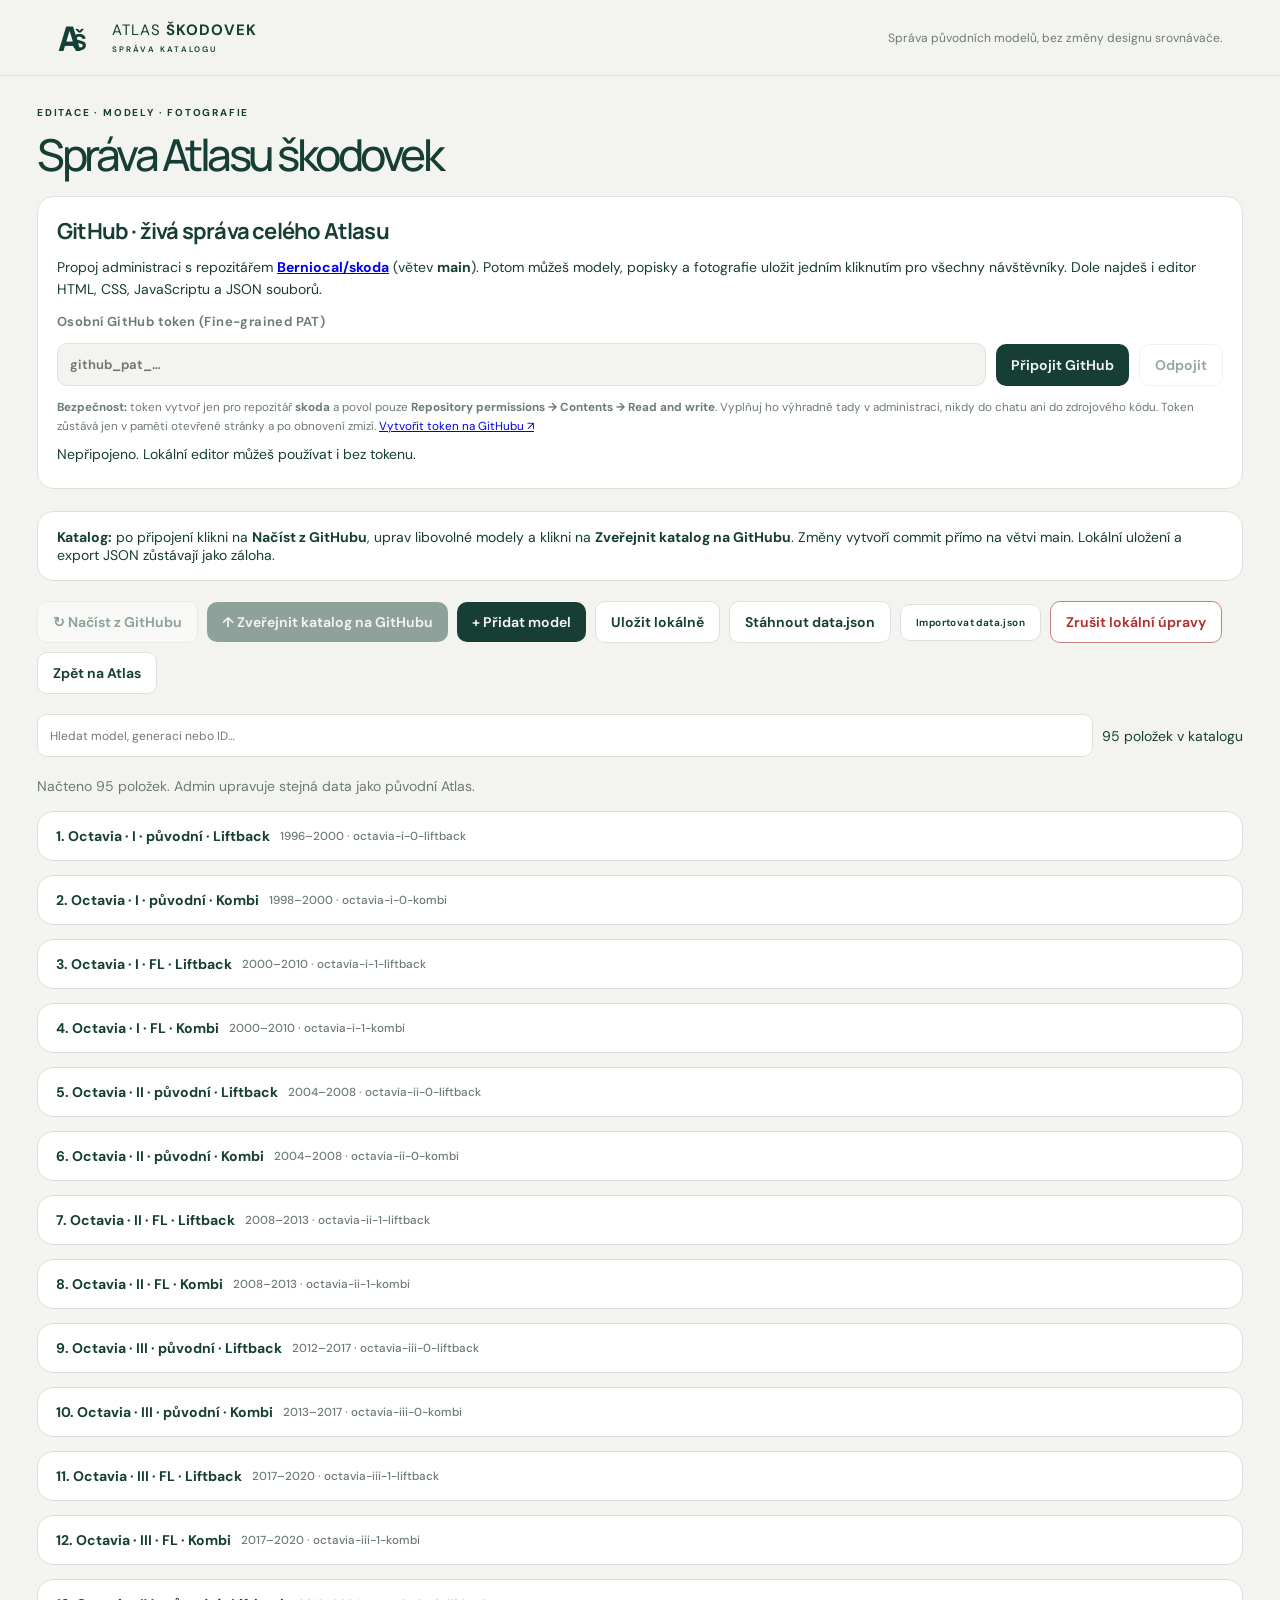
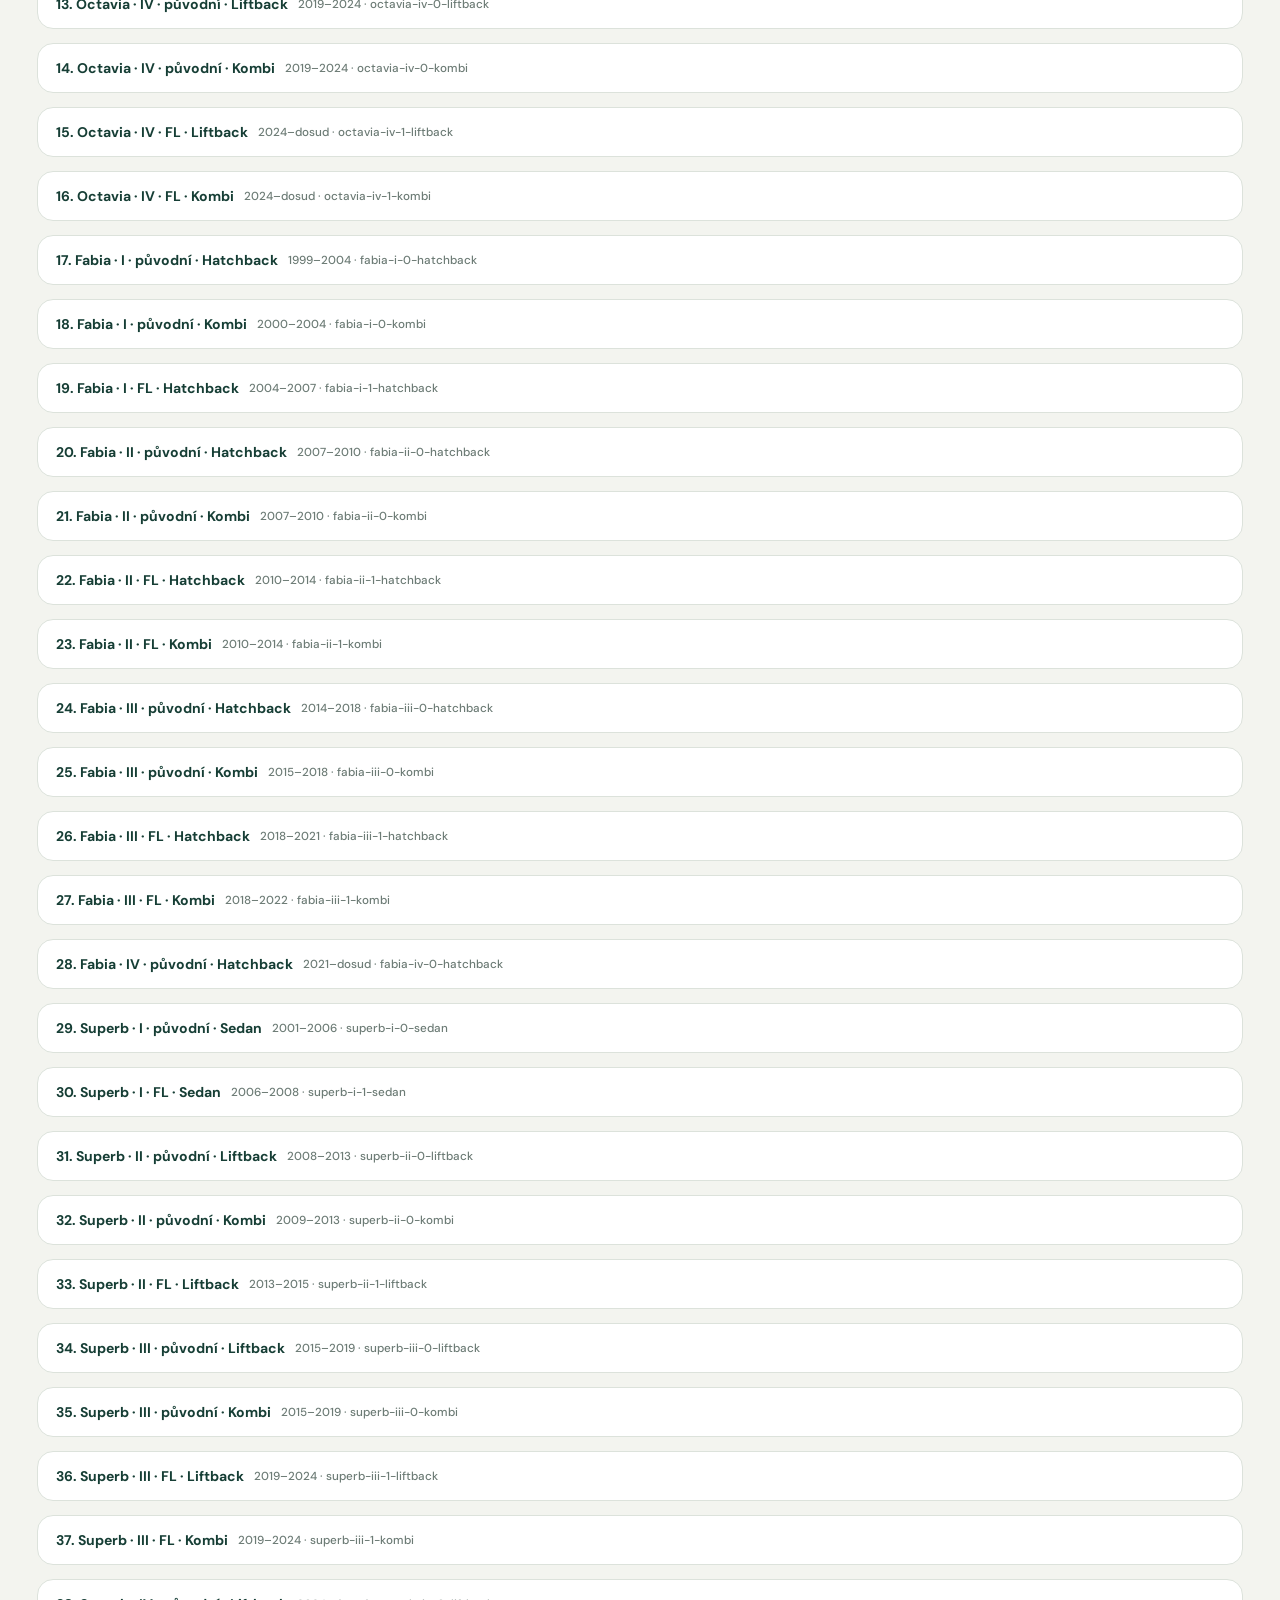
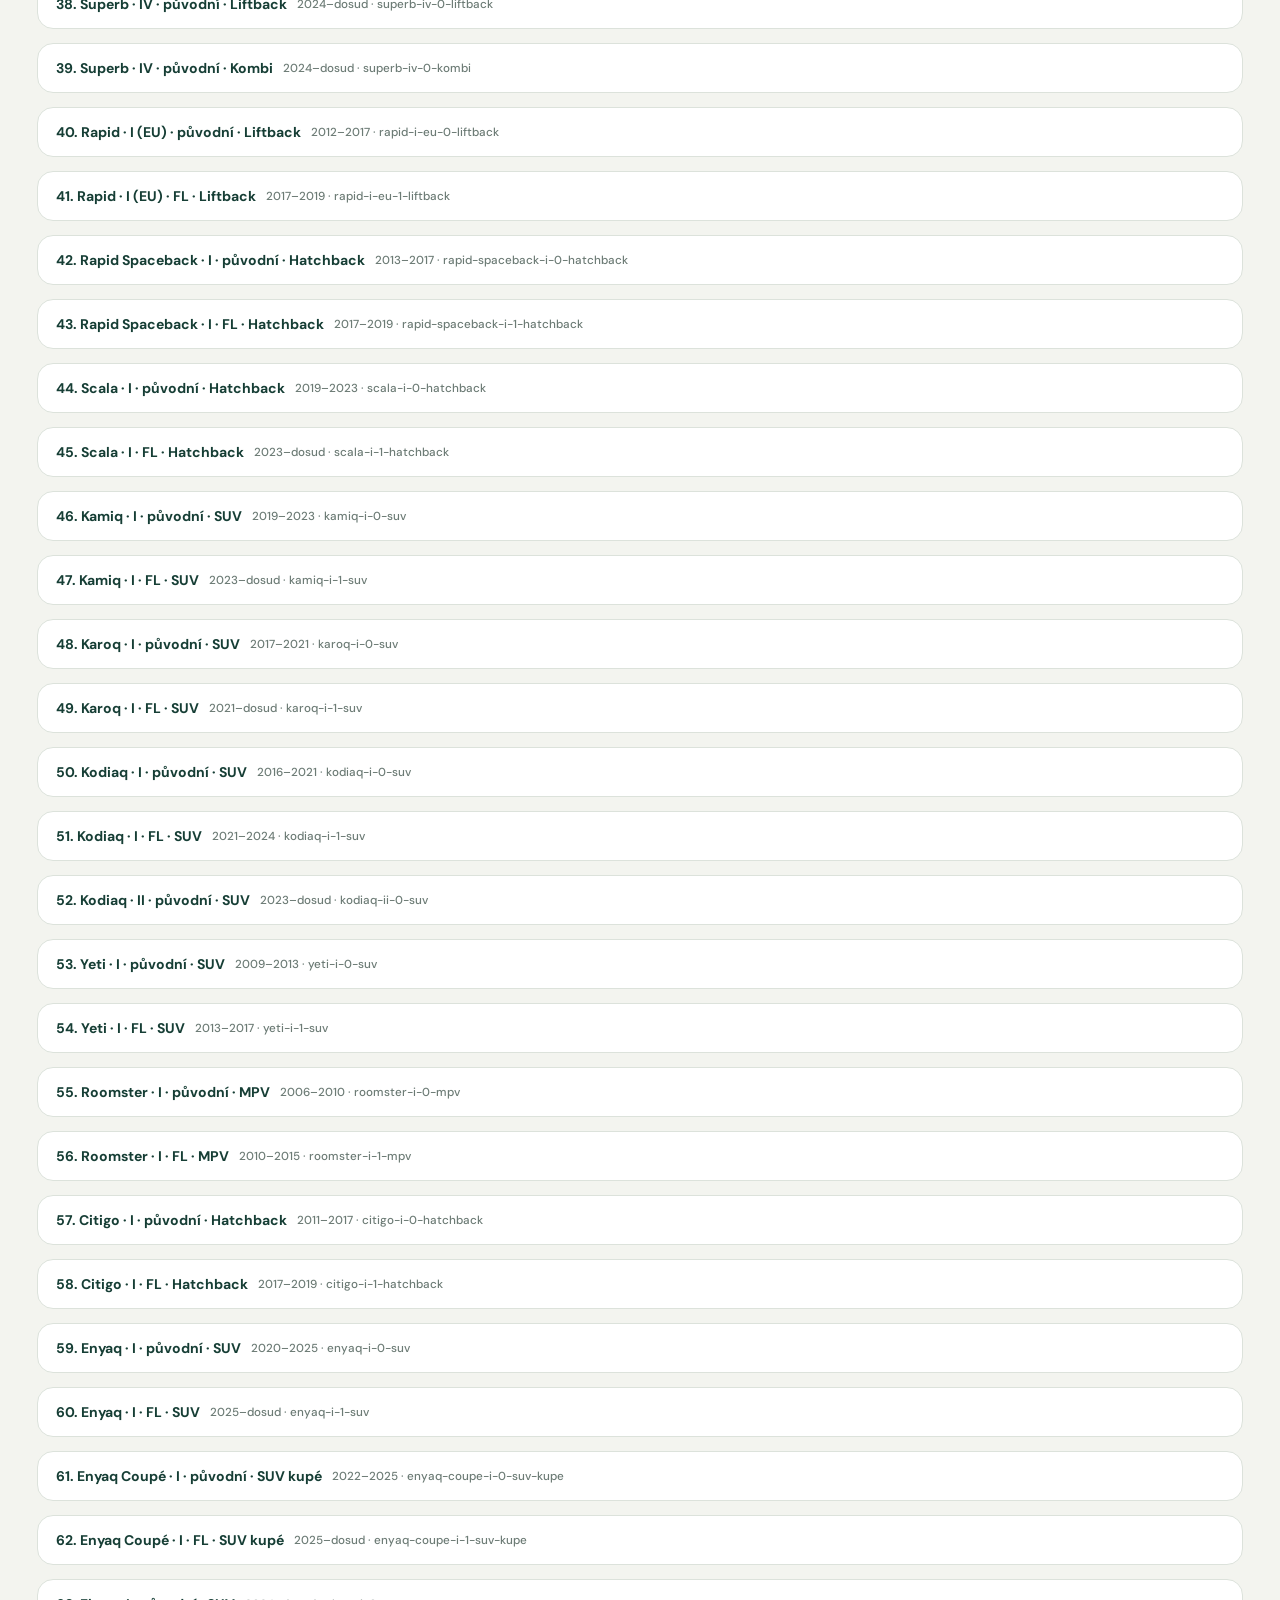
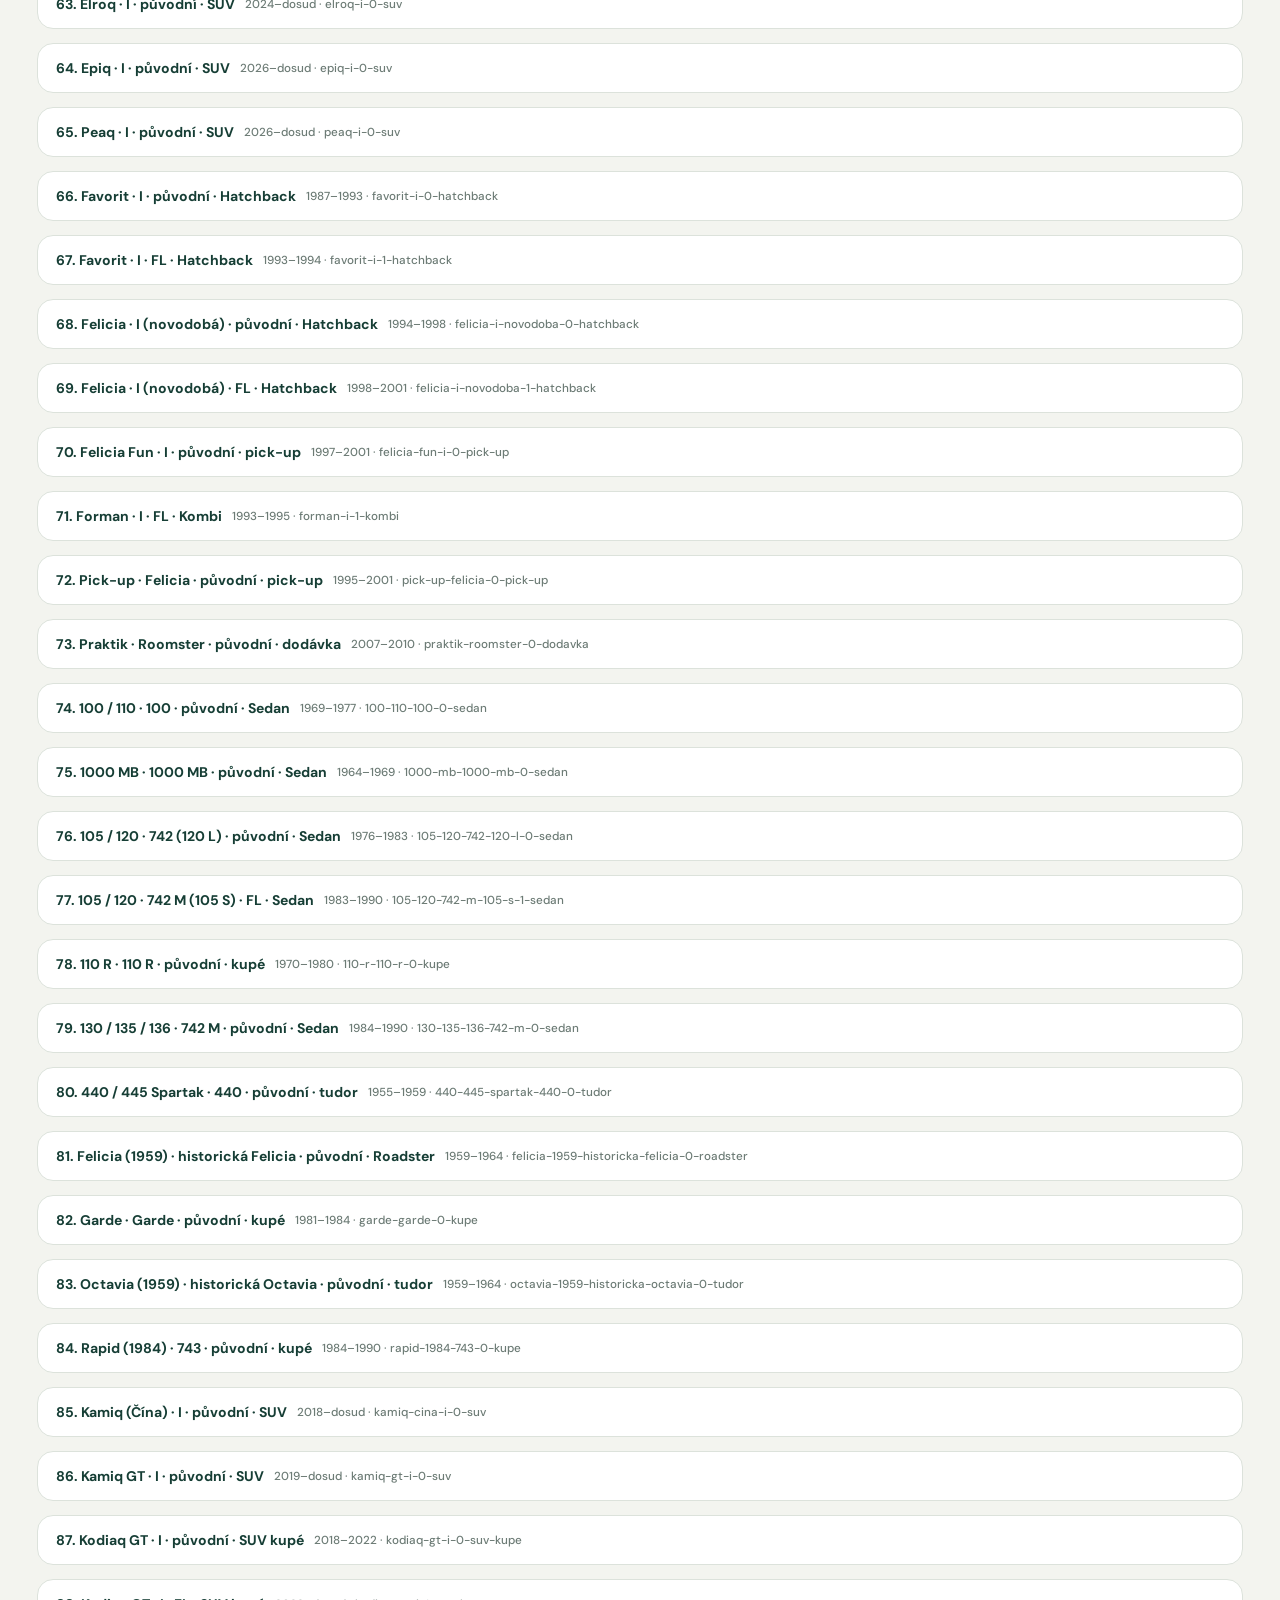
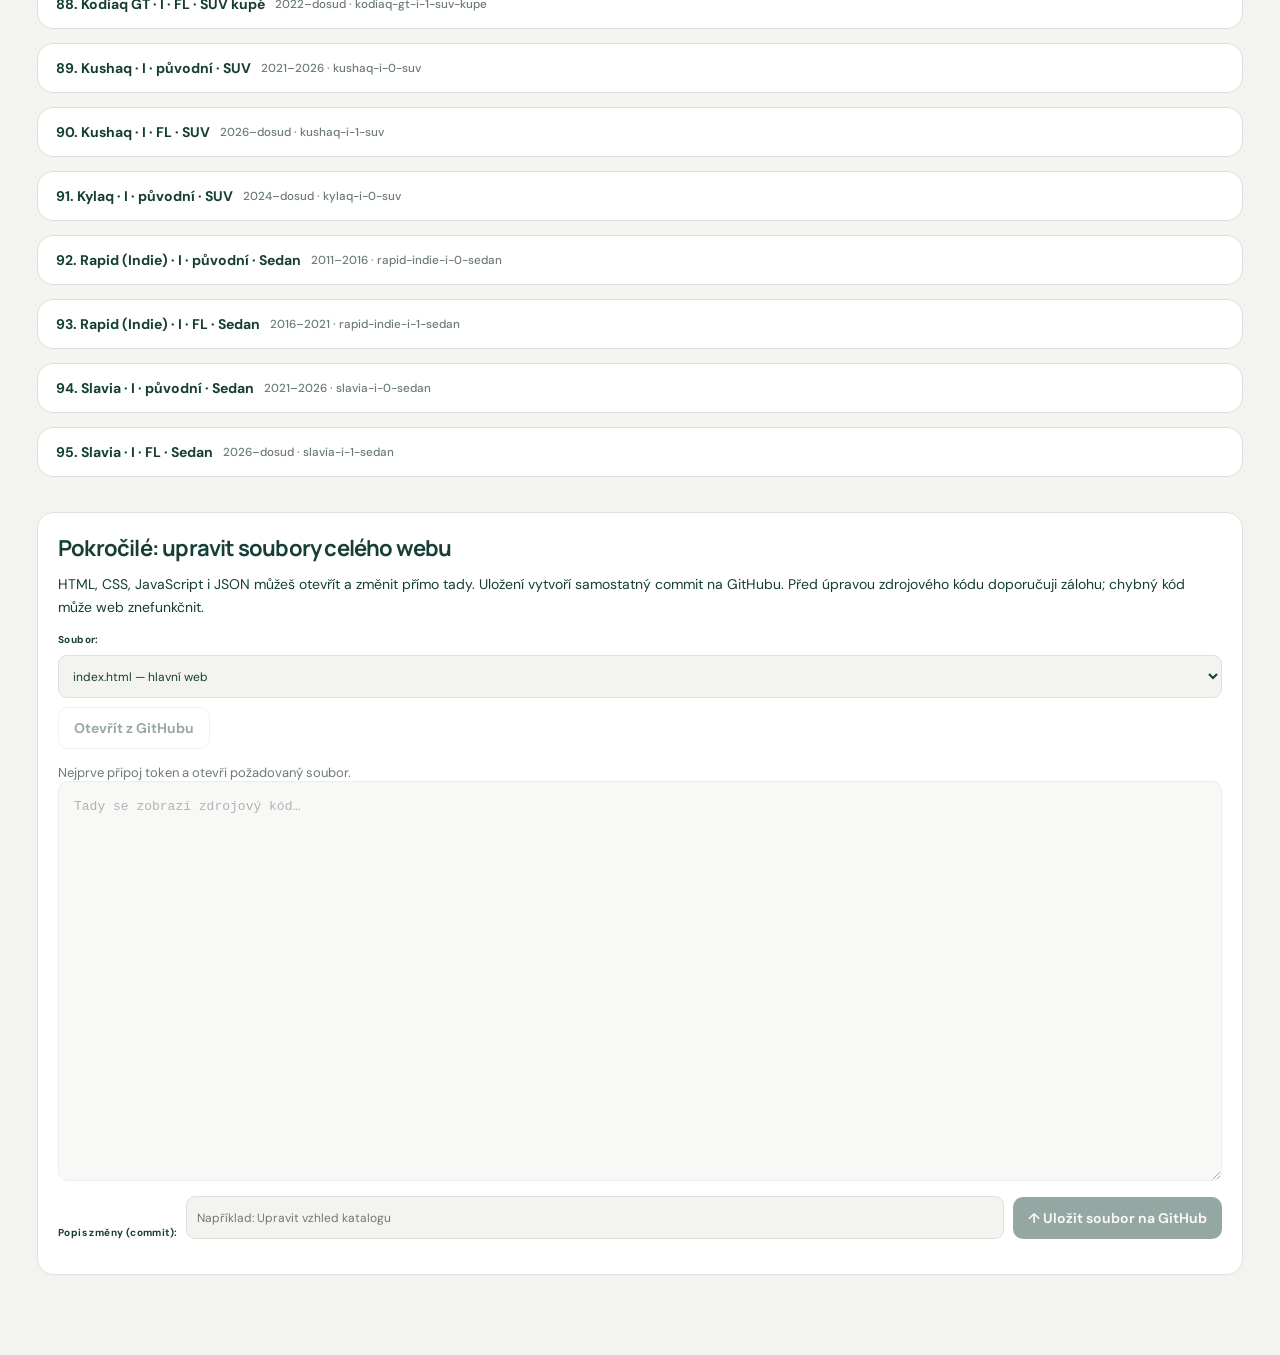
==== commit 64ee80be: "Přidat GitHub token připojení a online editor souborů Atlasu" ====
--- a/admin.html
+++ b/admin.html
@@ -1,9 +1,55 @@
 <!doctype html><html lang="cs"><head><meta charset="utf-8"><meta name="viewport" content="width=device-width,initial-scale=1"><meta name="theme-color" content="#163e35"><title>Správa Atlasu škodovek</title><link rel="stylesheet" href="style.css"><style>
 .admin{max-width:1250px;margin:30px auto 80px;padding:0 22px}.admin h1{font-size:clamp(25px,4vw,44px);margin:12px 0}.admin p{line-height:1.6}.admin-note{background:var(--panel);padding:16px 19px;border:1px solid var(--line);border-radius:16px;color:var(--ink);margin:20px 0}.admin-toolbar{display:flex;gap:9px;flex-wrap:wrap;align-items:center;margin:20px 0}.admin-btn{padding:11px 15px;border-radius:10px;background:var(--ink);color:var(--bg);font-weight:650}.admin-btn.secondary{background:var(--panel);border:1px solid var(--line);color:var(--ink)}.admin-btn.danger{color:#b32e2e;background:var(--panel);border:1px solid #c38181}.admin-btn:disabled{opacity:.45;cursor:not-allowed}.admin-list{display:grid;gap:14px}.admin-card{border:1px solid var(--line);border-radius:16px;background:var(--panel);padding:15px 18px}.admin-card summary{display:flex;align-items:center;gap:10px;flex-wrap:wrap;cursor:pointer;list-style:none;font-weight:750}.admin-card summary::-webkit-details-marker{display:none}.admin-card summary small{font-weight:500;color:var(--muted)}.admin-fields{display:grid;grid-template-columns:repeat(3,minmax(0,1fr));gap:12px;margin:17px 0}.admin-fields label{font-size:12px;color:var(--muted);font-weight:650}.admin-fields input,.admin-fields textarea,.admin-fields select{display:block;width:100%;margin-top:5px;padding:10px;background:var(--bg);color:var(--ink);border:1px solid var(--line);border-radius:8px}.admin-fields textarea{min-height:95px;resize:vertical}.admin-fields label.wide{grid-column:1/-1}.admin-fields label.photo-fields{grid-column:1/-1;font-size:14px;color:var(--ink);padding-top:9px;border-top:1px solid var(--line)}.admin-small-actions{display:flex;flex-wrap:wrap;gap:8px}.admin-status{color:var(--muted);margin:10px 0;min-height:24px}.admin-search{min-width:250px;flex:1;padding:12px;border:1px solid var(--line);border-radius:10px;background:var(--panel);color:var(--ink)}@media(max-width:780px){.admin-fields{grid-template-columns:1fr}.admin{padding:0 12px}}
+
+.github-connect{margin:18px 0 22px;padding:19px;border:1px solid var(--line);border-radius:16px;background:var(--panel)}
+.github-connect h2,.github-source h2{margin:0 0 10px}
+.github-grid{display:grid;grid-template-columns:minmax(180px,1fr) auto auto;gap:10px;align-items:end;margin:12px 0}
+.github-grid label{font-size:13px;color:var(--muted);font-weight:650}
+.github-grid input{display:block;width:100%;margin-top:6px;padding:12px;border:1px solid var(--line);border-radius:10px;background:var(--bg);color:var(--ink);font:inherit}
+.github-connect p,.github-source p{line-height:1.6;margin:8px 0}
+.github-connect small{display:block;line-height:1.65;color:var(--muted)}
+.github-status{min-height:24px;margin-top:9px;color:var(--ink)}
+.github-status.error{color:#ba3535}
+.github-source{margin-top:35px;padding:20px;border:1px solid var(--line);border-radius:16px;background:var(--panel)}
+.github-source-toolbar{display:flex;gap:9px;flex-wrap:wrap;align-items:end;margin:15px 0}
+.github-source select,.github-source input{max-width:100%;min-height:42px;padding:10px;border:1px solid var(--line);border-radius:9px;background:var(--bg);color:var(--ink)}
+.github-source textarea{display:block;width:100%;min-height:400px;padding:15px;font:13px/1.5 ui-monospace,SFMono-Regular,Consolas,monospace;resize:vertical;background:var(--bg);color:var(--ink);border:1px solid var(--line);border-radius:10px;tab-size:2}
+.github-source textarea:disabled{opacity:.55}
+.github-source-meta{font-size:13px;color:var(--muted)}
+.github-source .admin-btn,.github-connect .admin-btn{min-height:42px}
+@media(max-width:720px){.github-grid{grid-template-columns:1fr}.github-grid button{width:100%}.github-source textarea{min-height:310px}}
 </style></head><body>
 <header><a class="brand" href="./"><span class="brand-mark">A<span>Š</span></span><span>ATLAS <strong>ŠKODOVEK</strong><small>SPRÁVA KATALOGU</small></span></a><span class="header-note">Správa původních modelů, bez změny designu srovnávače.</span></header>
 <main class="admin"><div class="eyebrow">EDITACE · MODELY · FOTOGRAFIE</div><h1>Správa Atlasu škodovek</h1>
-<div class="admin-note"><b>Jak funguje ukládání:</b> tlačítko <b>Uložit lokálně</b> mění katalog jen v tomto prohlížeči. Tlačítko <b>Stáhnout data.json</b> uloží úplný aktuální katalog, který pak lze nahrát na GitHub jako soubor <code>data.json</code>. Tento editor neposílá žádná hesla ani GitHub tokeny.</div>
-<div class="admin-toolbar"><button id="add" class="admin-btn">+ Přidat model</button><button id="save" class="admin-btn">Uložit lokálně</button><button id="download" class="admin-btn secondary">Stáhnout data.json</button><label class="admin-btn secondary" style="cursor:pointer">Importovat data.json <input type="file" id="file" accept=".json,application/json" hidden></label><button id="reset" class="admin-btn danger">Zrušit lokální úpravy</button><a href="./" class="admin-btn secondary" style="text-decoration:none">Zpět na Atlas</a></div>
+<section class="github-connect" aria-labelledby="github-heading">
+<h2 id="github-heading">GitHub · živá správa celého Atlasu</h2>
+<p>Propoj administraci s repozitářem <a href="https://github.com/Berniocal/skoda" target="_blank" rel="noopener noreferrer"><b>Berniocal/skoda</b></a> (větev <b>main</b>). Potom můžeš modely, popisky a fotografie uložit jedním kliknutím pro všechny návštěvníky. Dole najdeš i editor HTML, CSS, JavaScriptu a JSON souborů.</p>
+<div class="github-grid">
+<label for="ghToken">Osobní GitHub token (Fine-grained PAT)
+<input id="ghToken" type="password" placeholder="github_pat_…" autocomplete="off" spellcheck="false" autocapitalize="off" aria-describedby="ghHelp"></label>
+<button id="connectGithub" class="admin-btn" type="button">Připojit GitHub</button>
+<button id="disconnectGithub" class="admin-btn secondary" type="button" disabled>Odpojit</button>
+</div>
+<small id="ghHelp"><b>Bezpečnost:</b> token vytvoř jen pro repozitář <b>skoda</b> a povol pouze <b>Repository permissions → Contents → Read and write</b>. Vyplňuj ho výhradně tady v administraci, nikdy do chatu ani do zdrojového kódu. Token zůstává jen v paměti otevřené stránky a po obnovení zmizí. <a href="https://github.com/settings/personal-access-tokens/new?name=Skoda-Atlas-Admin&amp;target_name=Berniocal&amp;contents=write" target="_blank" rel="noopener noreferrer">Vytvořit token na GitHubu ↗</a></small>
+<div id="ghStatus" class="github-status" role="status" aria-live="polite">Nepřipojeno. Lokální editor můžeš používat i bez tokenu.</div>
+</section>
+<div class="admin-note"><b>Katalog:</b> po připojení klikni na <b>Načíst z GitHubu</b>, uprav libovolné modely a klikni na <b>Zveřejnit katalog na GitHubu</b>. Změny vytvoří commit přímo na větvi main. Lokální uložení a export JSON zůstávají jako záloha.</div>
+<div class="admin-toolbar"><button id="reloadGithub" class="admin-btn secondary" disabled>↻ Načíst z GitHubu</button><button id="publishGithub" class="admin-btn" disabled>↑ Zveřejnit katalog na GitHubu</button><button id="add" class="admin-btn">+ Přidat model</button><button id="save" class="admin-btn secondary">Uložit lokálně</button><button id="download" class="admin-btn secondary">Stáhnout data.json</button><label class="admin-btn secondary" style="cursor:pointer">Importovat data.json <input type="file" id="file" accept=".json,application/json" hidden></label><button id="reset" class="admin-btn danger">Zrušit lokální úpravy</button><a href="./" class="admin-btn secondary" style="text-decoration:none">Zpět na Atlas</a></div>
 <div class="admin-toolbar"><input id="searchAdmin" class="admin-search" placeholder="Hledat model, generaci nebo ID…"><span id="total"></span></div><div class="admin-status" id="status" role="status"></div><div id="records" class="admin-list"></div>
+<section class="github-source" aria-labelledby="sourceTitle">
+<h2 id="sourceTitle">Pokročilé: upravit soubory celého webu</h2>
+<p>HTML, CSS, JavaScript i JSON můžeš otevřít a změnit přímo tady. Uložení vytvoří samostatný commit na GitHubu. Před úpravou zdrojového kódu doporučuji zálohu; chybný kód může web znefunkčnit.</p>
+<div class="github-source-toolbar">
+<label for="ghFileName">Soubor:</label>
+<select id="ghFileName"><option value="index.html">index.html — hlavní web</option><option value="style.css">style.css — vzhled</option><option value="app.js">app.js — funkce srovnávače</option><option value="data.json">data.json — kompletní surová data</option><option value="admin.html">admin.html — administrace</option><option value="admin.js">admin.js — funkce administrace</option><option value="photo.html">photo.html — fotografie</option><option value="README.md">README.md — popis projektu</option></select>
+<button id="ghReadFile" class="admin-btn secondary" disabled>Otevřít z GitHubu</button>
+</div>
+<div class="github-source-meta" id="ghFileStatus">Nejprve připoj token a otevři požadovaný soubor.</div>
+<textarea id="ghSourceText" aria-label="Zdrojový kód vybraného souboru" placeholder="Tady se zobrazí zdrojový kód…" disabled spellcheck="false"></textarea>
+<div class="github-source-toolbar">
+<label for="ghCommitMessage">Popis změny (commit):</label>
+<input id="ghCommitMessage" type="text" placeholder="Například: Upravit vzhled katalogu" style="flex:1;min-width:220px">
+<button id="ghSaveFile" class="admin-btn" disabled>↑ Uložit soubor na GitHub</button>
+</div>
+</section>
 </main><script src="admin.js" defer></script></body></html>
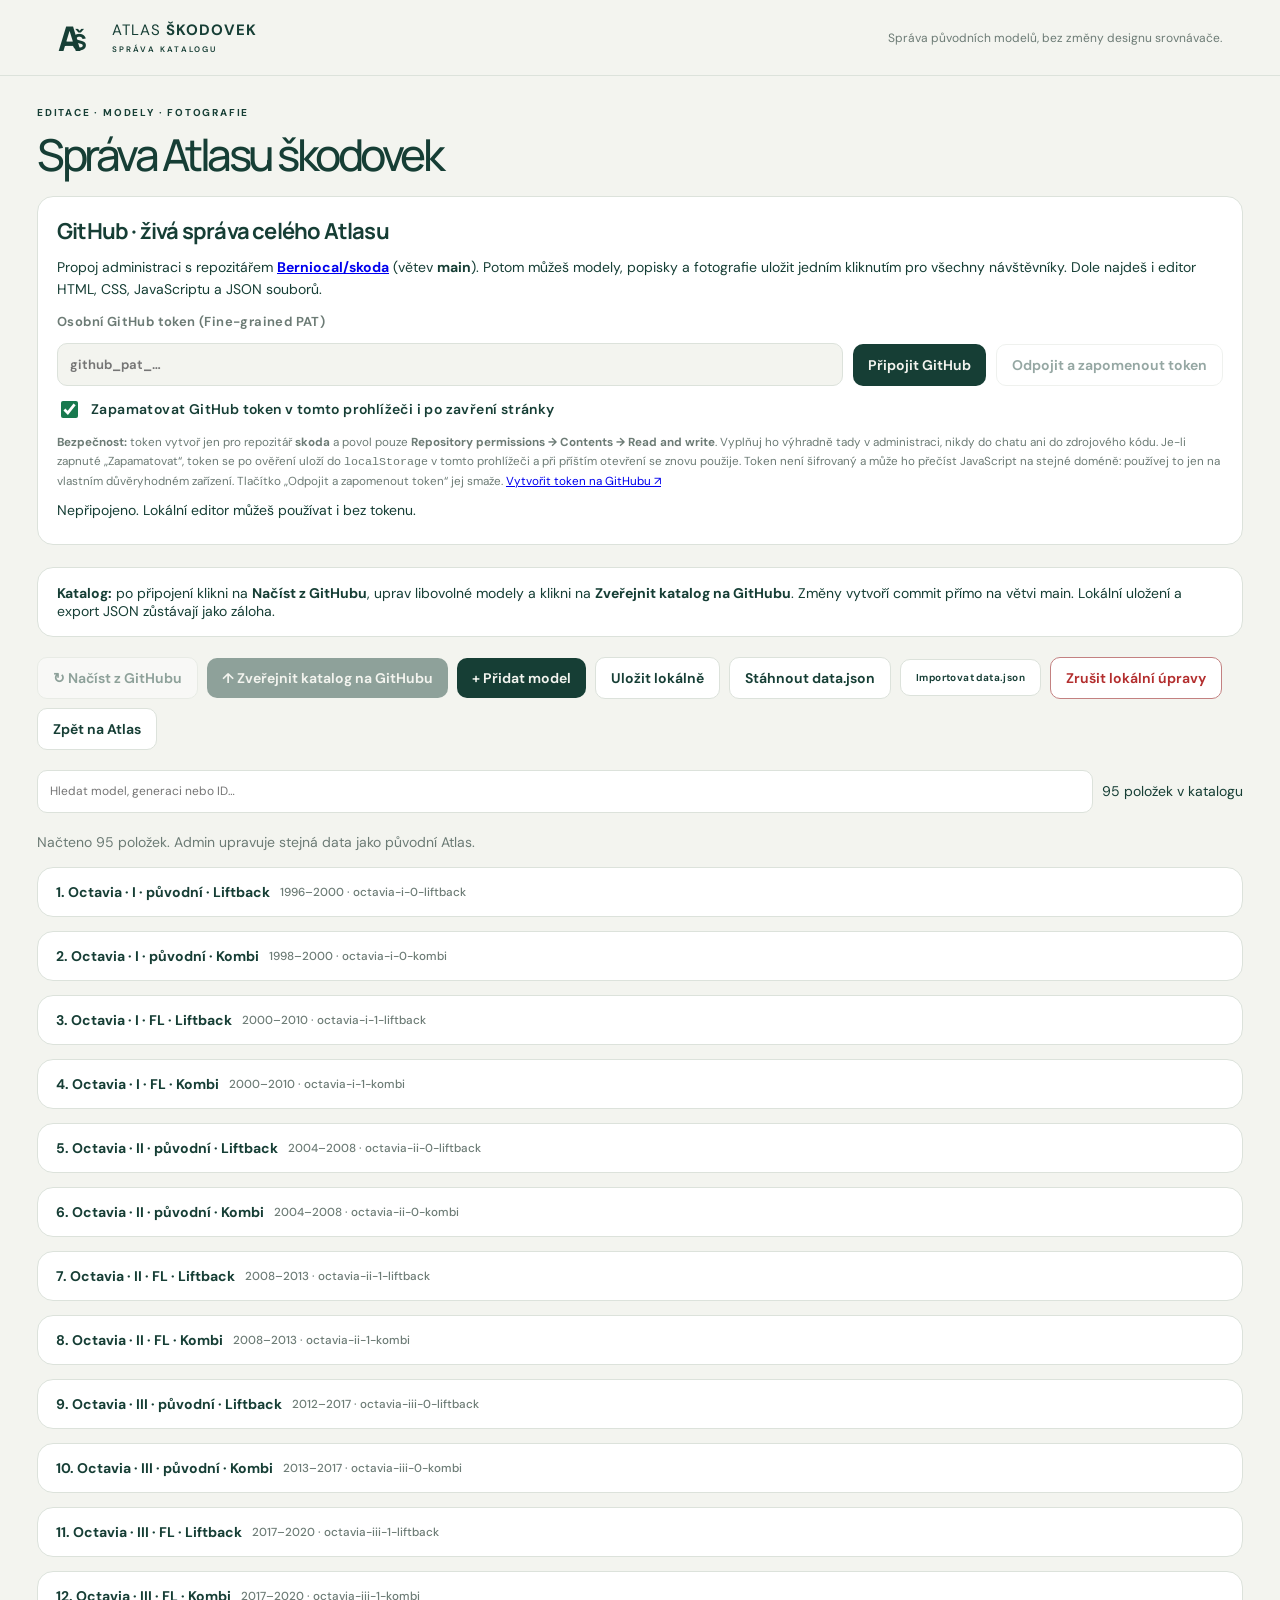
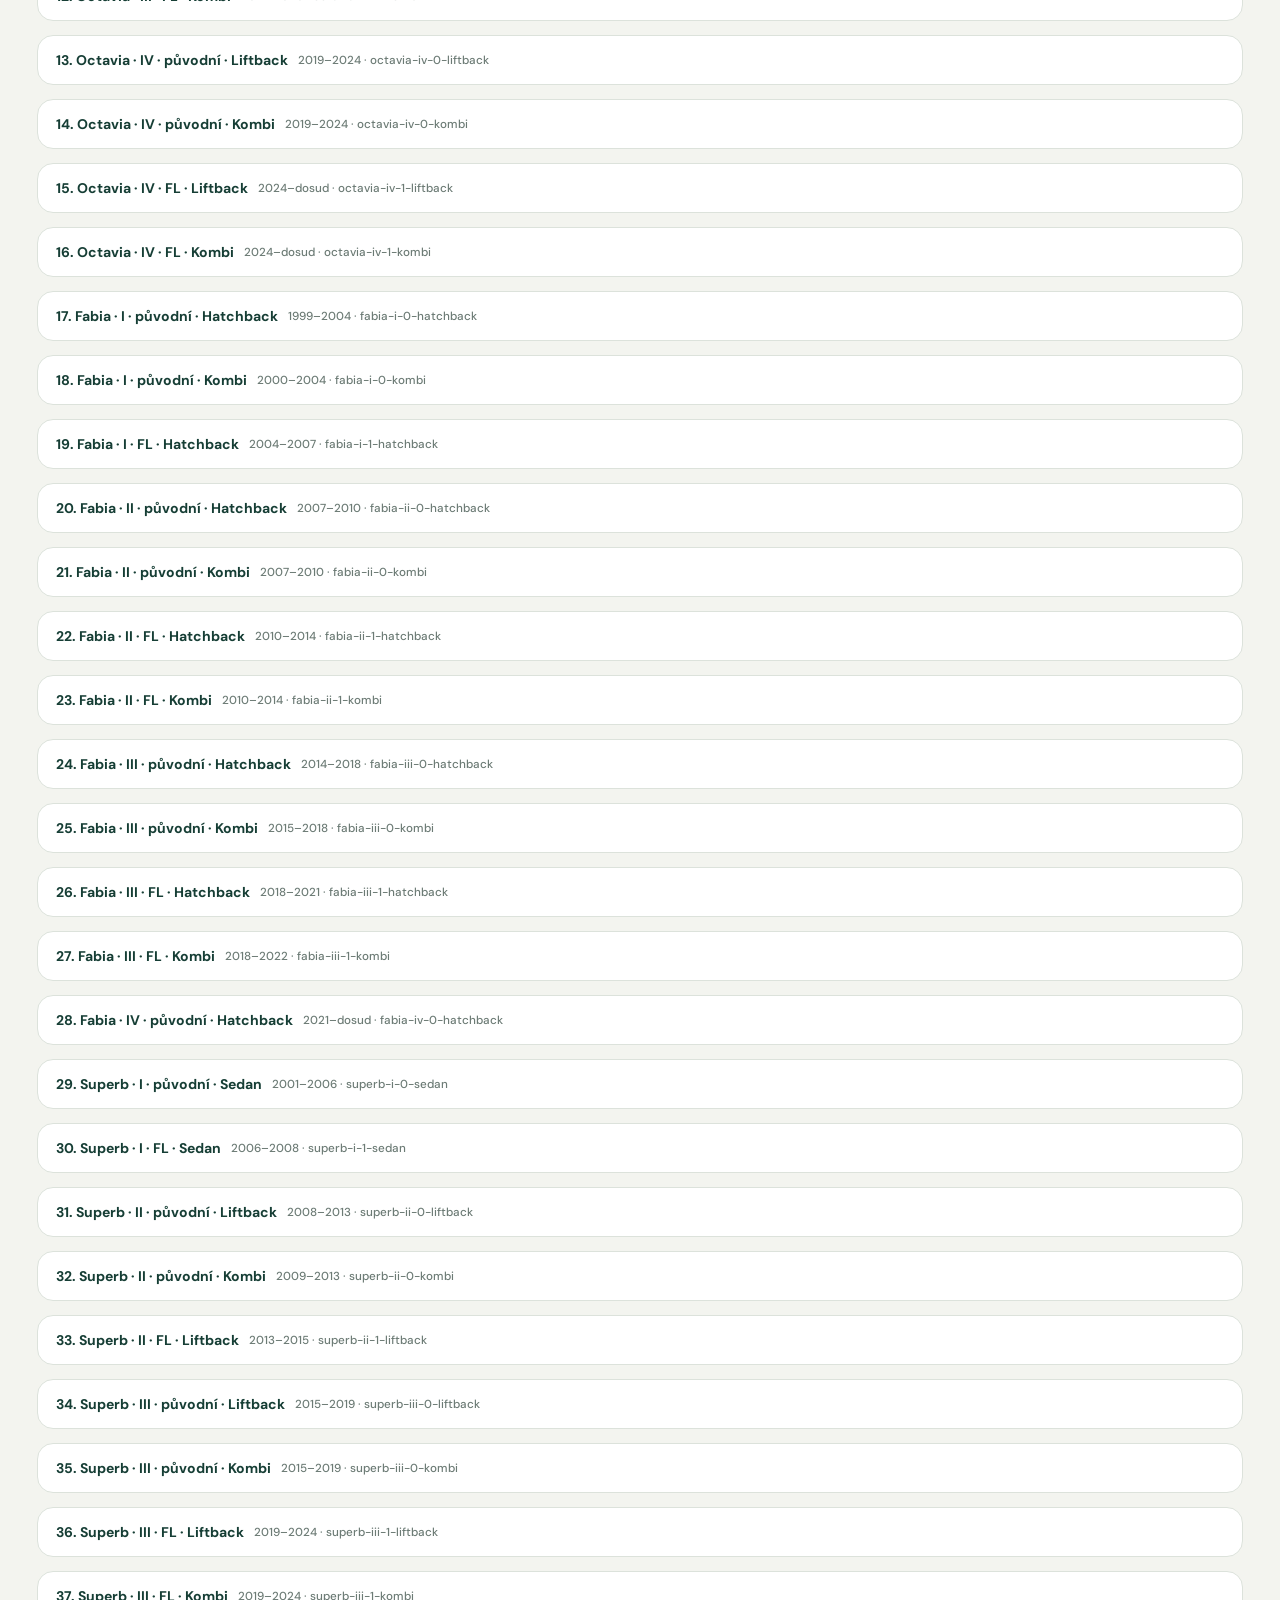
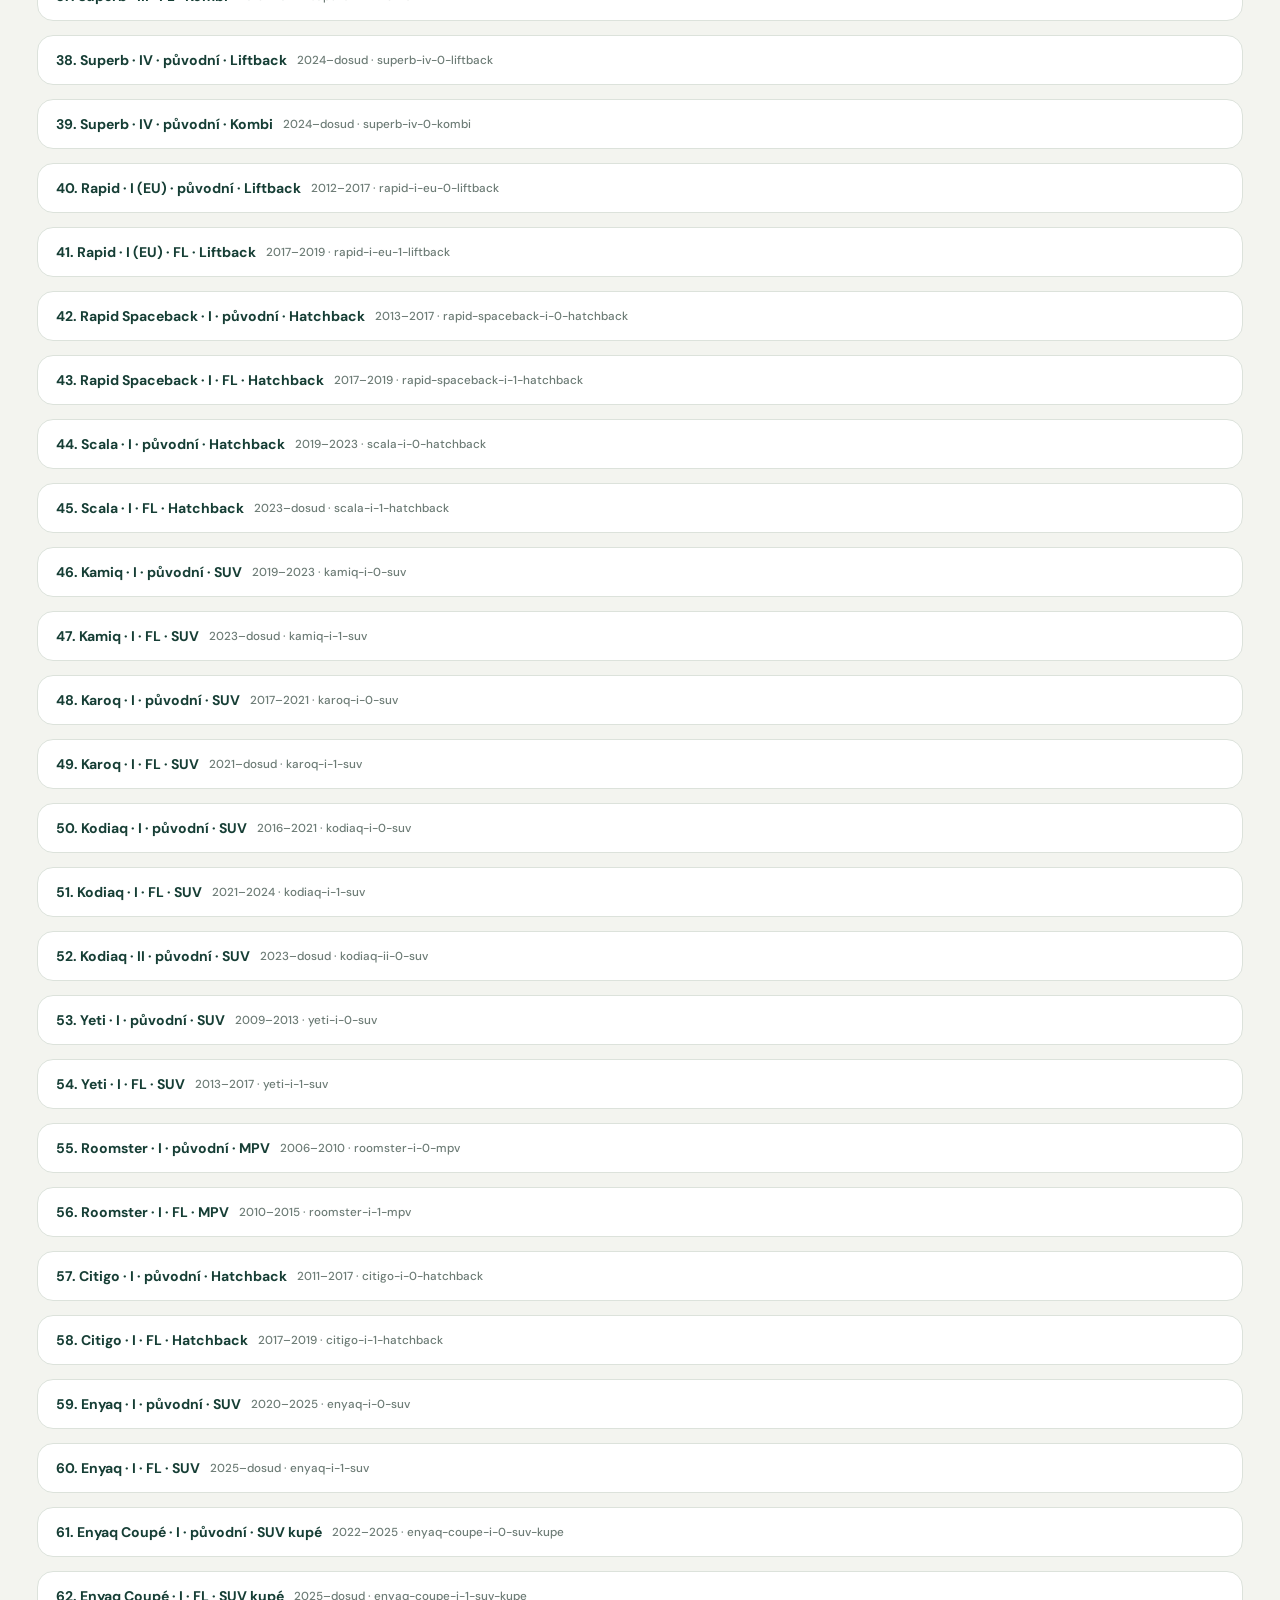
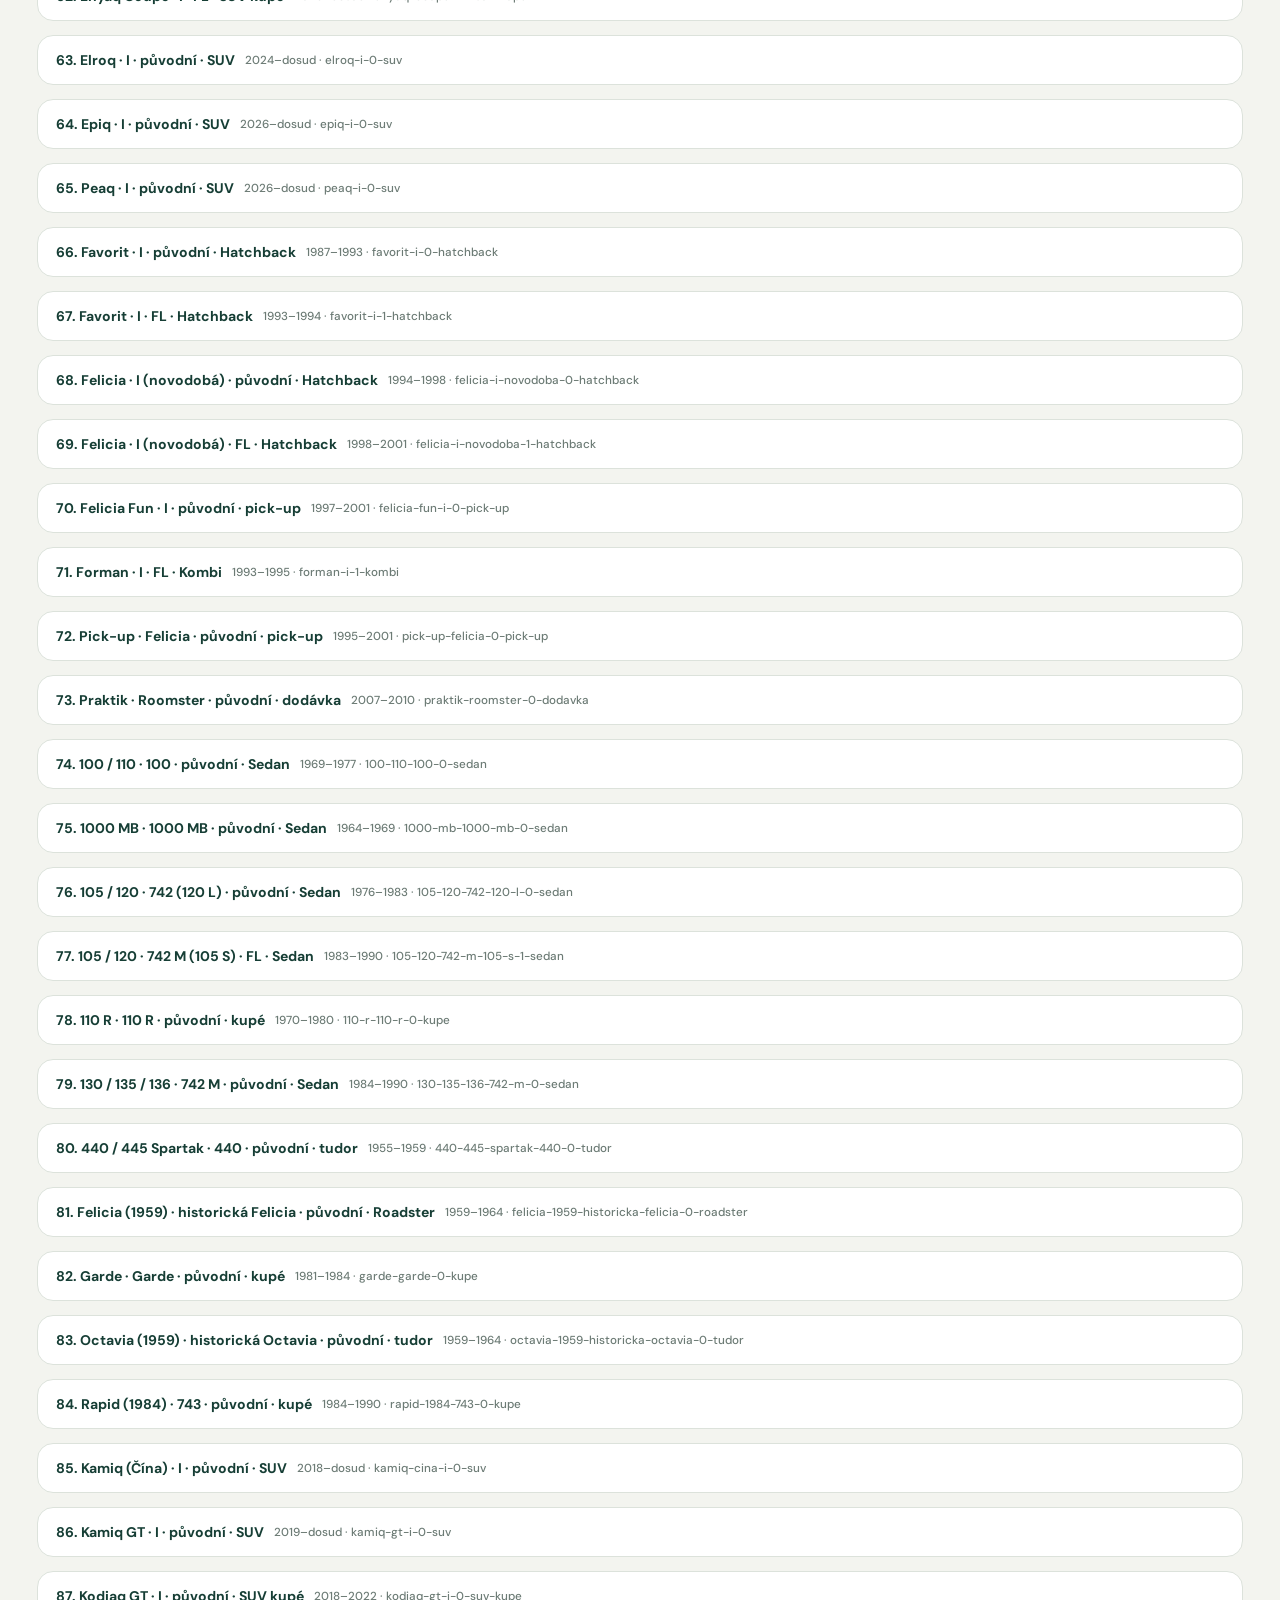
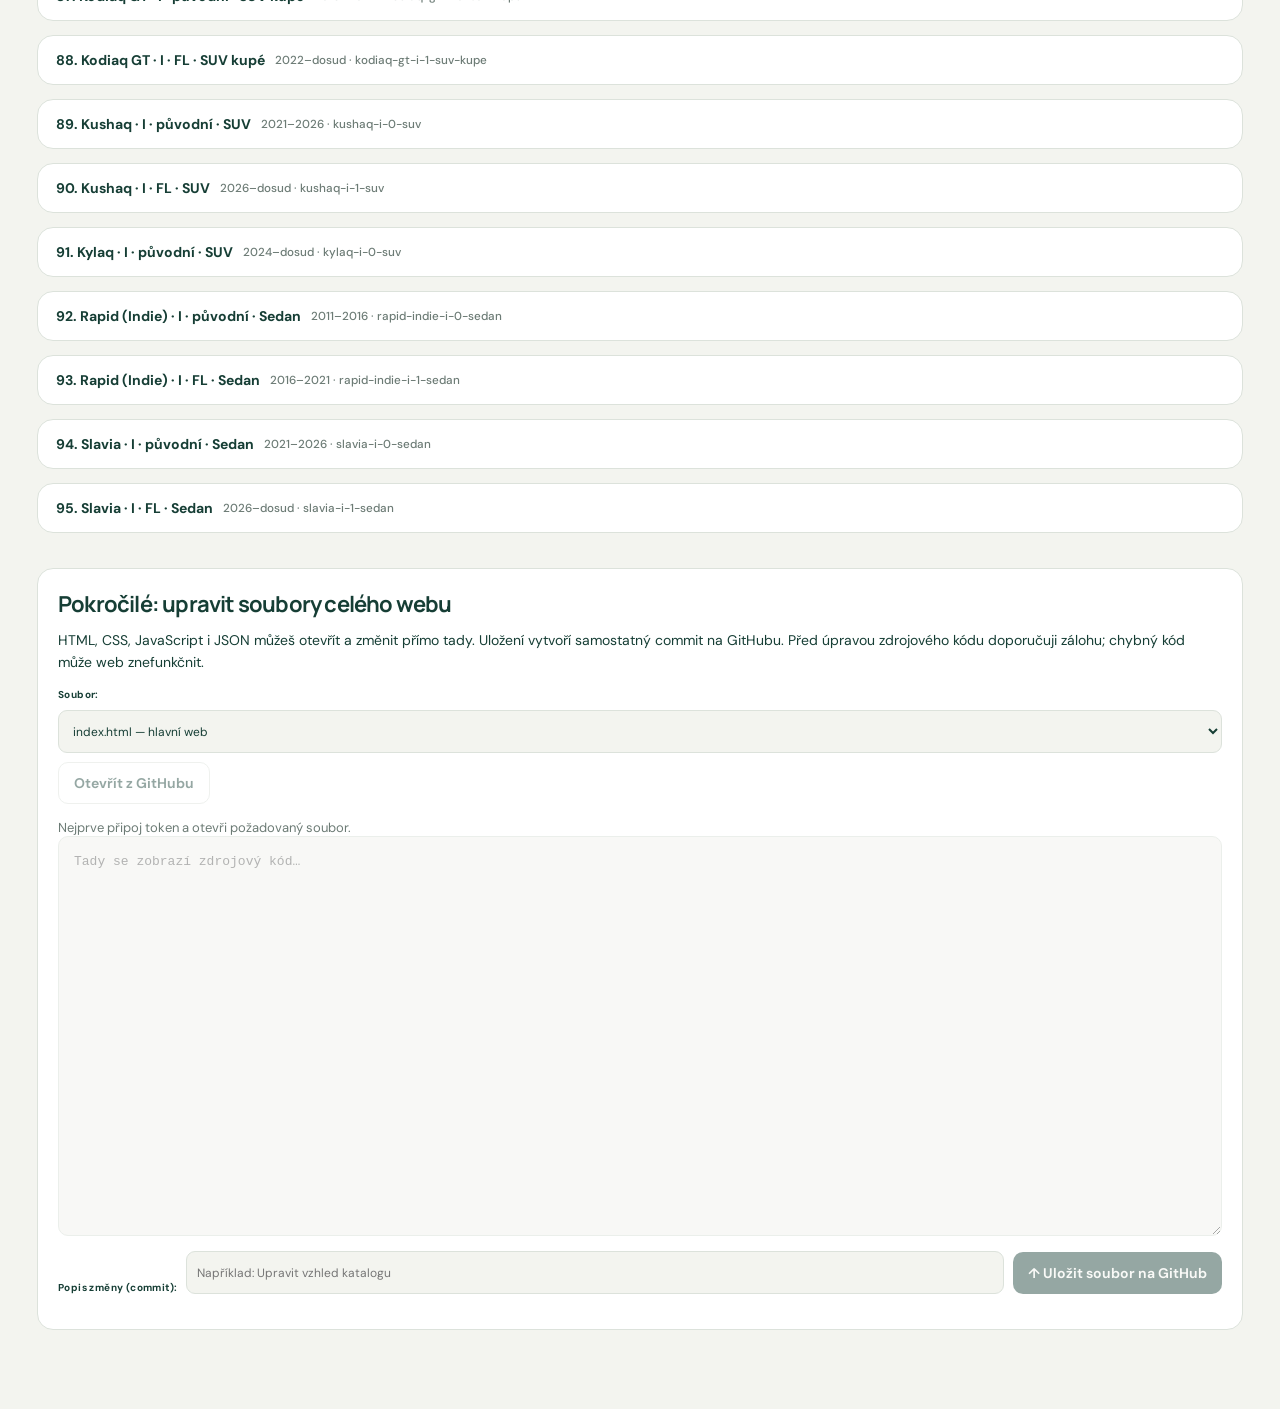
==== commit 3b934d80: "Přidat volbu zapamatování GitHub tokenu a bezpečnostní upozornění" ====
--- a/admin.html
+++ b/admin.html
@@ -1,5 +1,5 @@
 <!doctype html><html lang="cs"><head><meta charset="utf-8"><meta name="viewport" content="width=device-width,initial-scale=1"><meta name="theme-color" content="#163e35"><title>Správa Atlasu škodovek</title><link rel="stylesheet" href="style.css"><style>
-.admin{max-width:1250px;margin:30px auto 80px;padding:0 22px}.admin h1{font-size:clamp(25px,4vw,44px);margin:12px 0}.admin p{line-height:1.6}.admin-note{background:var(--panel);padding:16px 19px;border:1px solid var(--line);border-radius:16px;color:var(--ink);margin:20px 0}.admin-toolbar{display:flex;gap:9px;flex-wrap:wrap;align-items:center;margin:20px 0}.admin-btn{padding:11px 15px;border-radius:10px;background:var(--ink);color:var(--bg);font-weight:650}.admin-btn.secondary{background:var(--panel);border:1px solid var(--line);color:var(--ink)}.admin-btn.danger{color:#b32e2e;background:var(--panel);border:1px solid #c38181}.admin-btn:disabled{opacity:.45;cursor:not-allowed}.admin-list{display:grid;gap:14px}.admin-card{border:1px solid var(--line);border-radius:16px;background:var(--panel);padding:15px 18px}.admin-card summary{display:flex;align-items:center;gap:10px;flex-wrap:wrap;cursor:pointer;list-style:none;font-weight:750}.admin-card summary::-webkit-details-marker{display:none}.admin-card summary small{font-weight:500;color:var(--muted)}.admin-fields{display:grid;grid-template-columns:repeat(3,minmax(0,1fr));gap:12px;margin:17px 0}.admin-fields label{font-size:12px;color:var(--muted);font-weight:650}.admin-fields input,.admin-fields textarea,.admin-fields select{display:block;width:100%;margin-top:5px;padding:10px;background:var(--bg);color:var(--ink);border:1px solid var(--line);border-radius:8px}.admin-fields textarea{min-height:95px;resize:vertical}.admin-fields label.wide{grid-column:1/-1}.admin-fields label.photo-fields{grid-column:1/-1;font-size:14px;color:var(--ink);padding-top:9px;border-top:1px solid var(--line)}.admin-small-actions{display:flex;flex-wrap:wrap;gap:8px}.admin-status{color:var(--muted);margin:10px 0;min-height:24px}.admin-search{min-width:250px;flex:1;padding:12px;border:1px solid var(--line);border-radius:10px;background:var(--panel);color:var(--ink)}@media(max-width:780px){.admin-fields{grid-template-columns:1fr}.admin{padding:0 12px}}
+.admin{max-width:1250px;margin:30px auto 80px;padding:0 22px}.admin h1{font-size:clamp(25px,4vw,44px);margin:12px 0}.admin p{line-height:1.6}.admin-note{background:var(--panel);padding:16px 19px;border:1px solid var(--line);border-radius:16px;color:var(--ink);margin:20px 0}.admin-toolbar{display:flex;gap:9px;flex-wrap:wrap;align-items:center;margin:20px 0}.admin-btn{padding:11px 15px;border-radius:10px;background:var(--ink);color:var(--bg);font-weight:650}.admin-btn.secondary{background:var(--panel);border:1px solid var(--line);color:var(--ink)}.admin-btn.danger{color:#b32e2e;background:var(--panel);border:1px solid #c38181}.admin-btn:disabled{opacity:.45;cursor:not-allowed}.admin-list{display:grid;gap:14px}.admin-card{border:1px solid var(--line);border-radius:16px;background:var(--panel);padding:15px 18px}.admin-card summary{display:flex;align-items:center;gap:10px;flex-wrap:wrap;cursor:pointer;list-style:none;font-weight:750}.admin-card summary::-webkit-details-marker{display:none}.admin-card summary small{font-weight:500;color:var(--muted)}.admin-fields{display:grid;grid-template-columns:repeat(3,minmax(0,1fr));gap:12px;margin:17px 0}.admin-fields label{font-size:12px;color:var(--muted);font-weight:650}.admin-fields input,.admin-fields textarea,.admin-fields select{display:block;width:100%;margin-top:5px;padding:10px;background:var(--bg);color:var(--ink);border:1px solid var(--line);border-radius:8px}.admin-fields textarea{min-height:95px;resize:vertical}.admin-fields label.wide{grid-column:1/-1}.admin-fields .photo-fields{grid-column:1/-1;display:flex;justify-content:space-between;align-items:center;gap:10px;flex-wrap:wrap;font-size:14px;color:var(--ink);padding-top:12px;border-top:1px solid var(--line)}.wiki-fetch{font-size:13px;padding:8px 12px}.wiki-fetch:disabled{opacity:.5;cursor:not-allowed}.admin-small-actions{display:flex;flex-wrap:wrap;gap:8px}.admin-status{color:var(--muted);margin:10px 0;min-height:24px}.admin-search{min-width:250px;flex:1;padding:12px;border:1px solid var(--line);border-radius:10px;background:var(--panel);color:var(--ink)}@media(max-width:780px){.admin-fields{grid-template-columns:1fr}.admin{padding:0 12px}}
 
 .github-connect{margin:18px 0 22px;padding:19px;border:1px solid var(--line);border-radius:16px;background:var(--panel)}
 .github-connect h2,.github-source h2{margin:0 0 10px}
@@ -16,7 +16,7 @@
 .github-source textarea{display:block;width:100%;min-height:400px;padding:15px;font:13px/1.5 ui-monospace,SFMono-Regular,Consolas,monospace;resize:vertical;background:var(--bg);color:var(--ink);border:1px solid var(--line);border-radius:10px;tab-size:2}
 .github-source textarea:disabled{opacity:.55}
 .github-source-meta{font-size:13px;color:var(--muted)}
-.github-source .admin-btn,.github-connect .admin-btn{min-height:42px}
+.github-source .admin-btn,.github-connect .admin-btn{min-height:42px}.github-remember{display:flex;gap:10px;align-items:center;font-weight:600;color:var(--ink);margin:8px 0 12px;font-size:14px;cursor:pointer}.github-remember input{width:17px;height:17px;flex:none;accent-color:var(--accent,#18794e)}
 @media(max-width:720px){.github-grid{grid-template-columns:1fr}.github-grid button{width:100%}.github-source textarea{min-height:310px}}
 </style></head><body>
 <header><a class="brand" href="./"><span class="brand-mark">A<span>Š</span></span><span>ATLAS <strong>ŠKODOVEK</strong><small>SPRÁVA KATALOGU</small></span></a><span class="header-note">Správa původních modelů, bez změny designu srovnávače.</span></header>
@@ -28,9 +28,10 @@
 <label for="ghToken">Osobní GitHub token (Fine-grained PAT)
 <input id="ghToken" type="password" placeholder="github_pat_…" autocomplete="off" spellcheck="false" autocapitalize="off" aria-describedby="ghHelp"></label>
 <button id="connectGithub" class="admin-btn" type="button">Připojit GitHub</button>
-<button id="disconnectGithub" class="admin-btn secondary" type="button" disabled>Odpojit</button>
+<button id="disconnectGithub" class="admin-btn secondary" type="button" disabled>Odpojit a zapomenout token</button>
 </div>
-<small id="ghHelp"><b>Bezpečnost:</b> token vytvoř jen pro repozitář <b>skoda</b> a povol pouze <b>Repository permissions → Contents → Read and write</b>. Vyplňuj ho výhradně tady v administraci, nikdy do chatu ani do zdrojového kódu. Token zůstává jen v paměti otevřené stránky a po obnovení zmizí. <a href="https://github.com/settings/personal-access-tokens/new?name=Skoda-Atlas-Admin&amp;target_name=Berniocal&amp;contents=write" target="_blank" rel="noopener noreferrer">Vytvořit token na GitHubu ↗</a></small>
+<label class="github-remember"><input id="ghRemember" type="checkbox" checked> Zapamatovat GitHub token v tomto prohlížeči i po zavření stránky</label>
+<small id="ghHelp"><b>Bezpečnost:</b> token vytvoř jen pro repozitář <b>skoda</b> a povol pouze <b>Repository permissions → Contents → Read and write</b>. Vyplňuj ho výhradně tady v administraci, nikdy do chatu ani do zdrojového kódu. Je-li zapnuté „Zapamatovat“, token se po ověření uloží do <code>localStorage</code> v tomto prohlížeči a při příštím otevření se znovu použije. Token není šifrovaný a může ho přečíst JavaScript na stejné doméně: používej to jen na vlastním důvěryhodném zařízení. Tlačítko „Odpojit a zapomenout token“ jej smaže. <a href="https://github.com/settings/personal-access-tokens/new?name=Skoda-Atlas-Admin&amp;target_name=Berniocal&amp;contents=write" target="_blank" rel="noopener noreferrer">Vytvořit token na GitHubu ↗</a></small>
 <div id="ghStatus" class="github-status" role="status" aria-live="polite">Nepřipojeno. Lokální editor můžeš používat i bez tokenu.</div>
 </section>
 <div class="admin-note"><b>Katalog:</b> po připojení klikni na <b>Načíst z GitHubu</b>, uprav libovolné modely a klikni na <b>Zveřejnit katalog na GitHubu</b>. Změny vytvoří commit přímo na větvi main. Lokální uložení a export JSON zůstávají jako záloha.</div>
